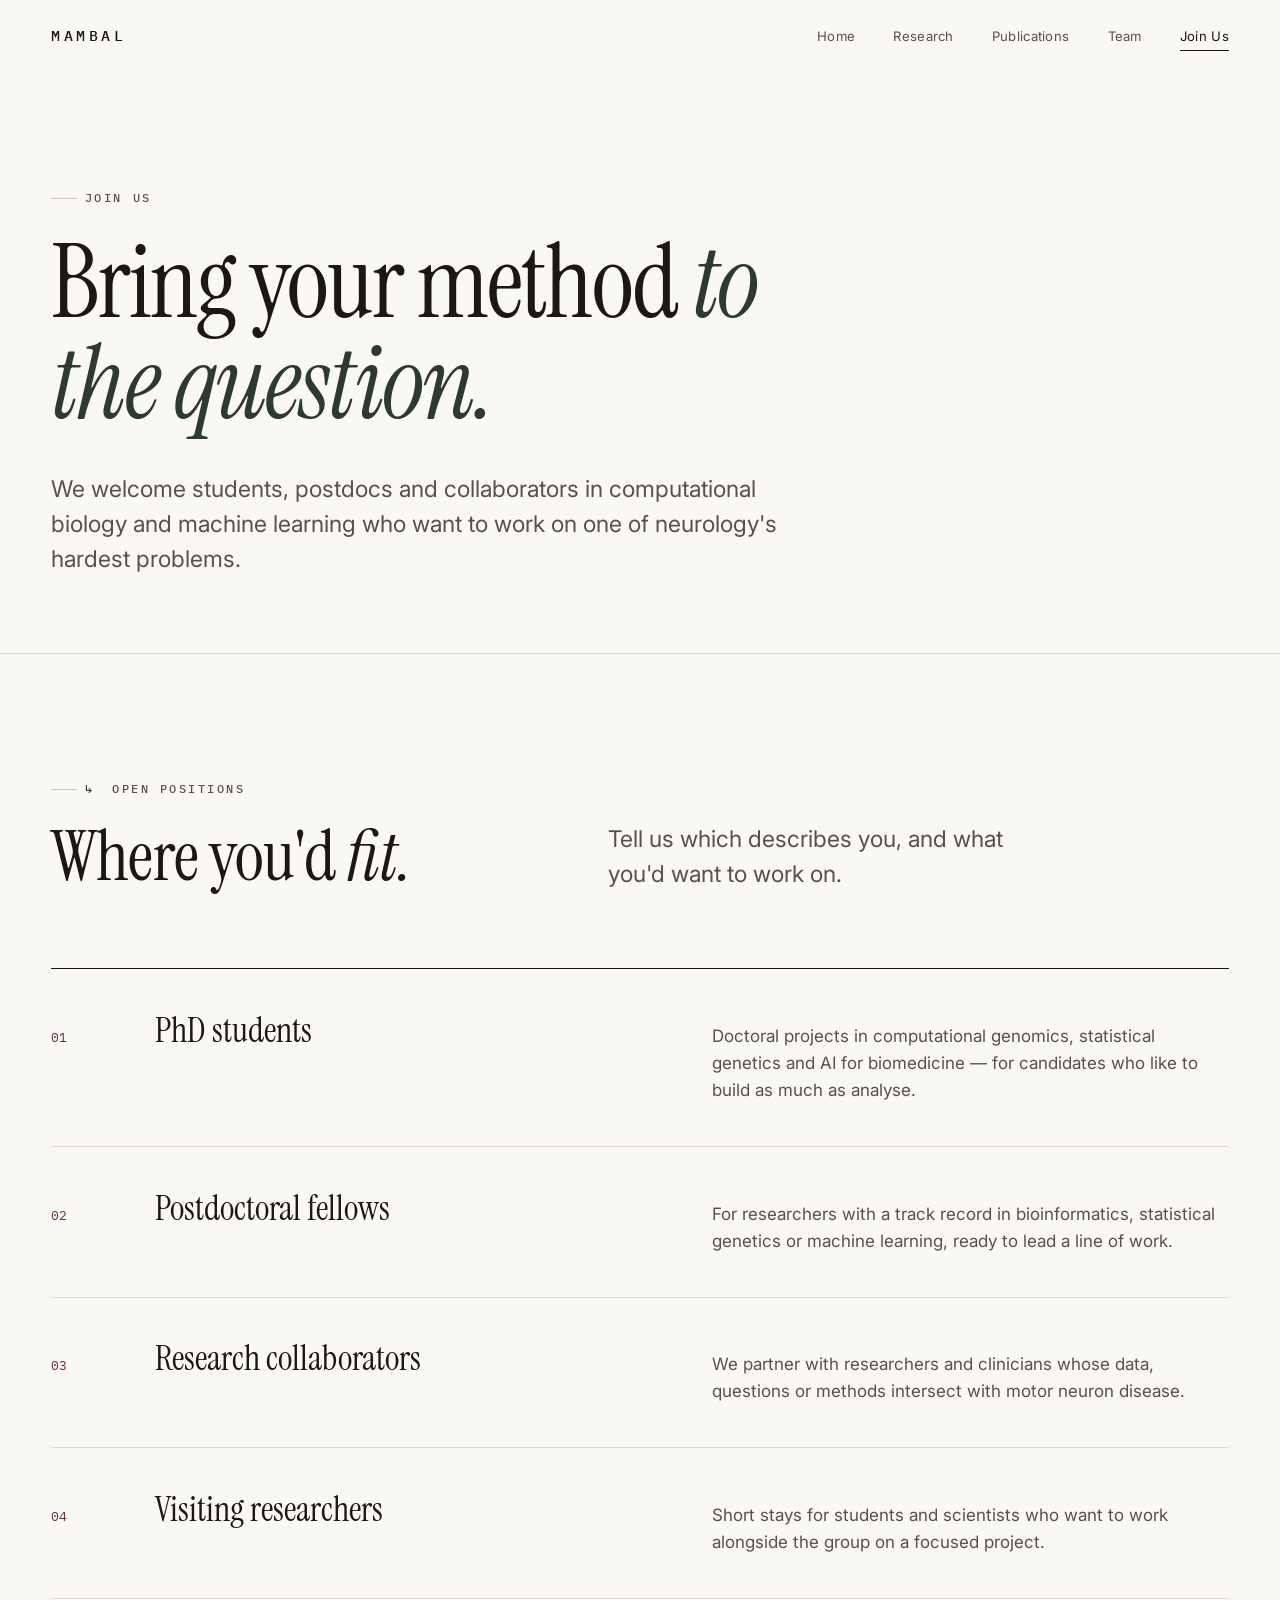
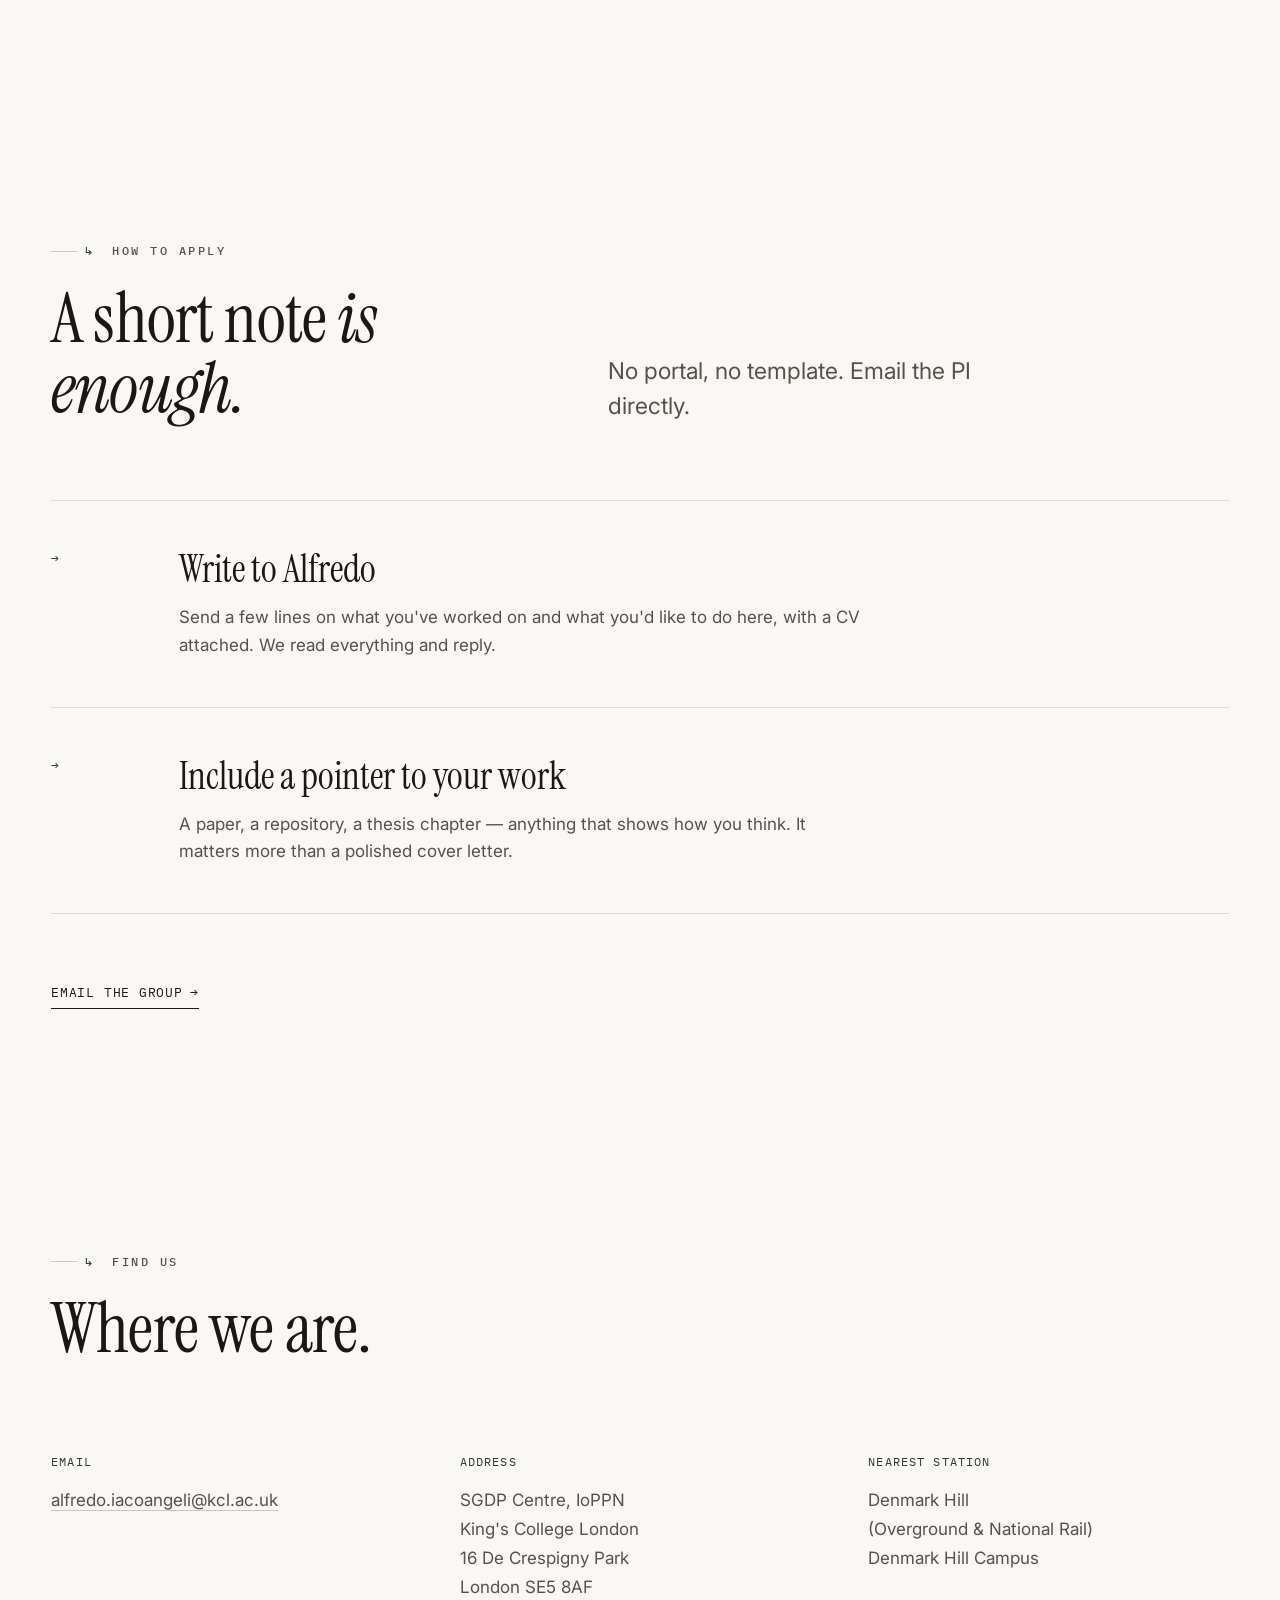
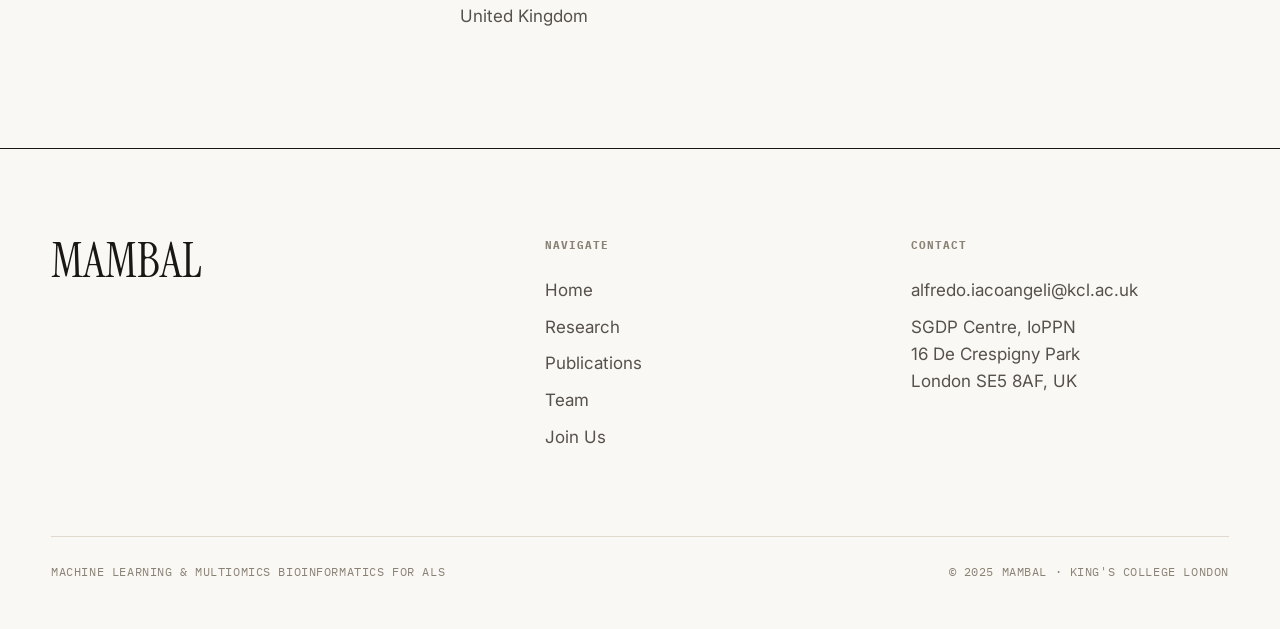
==== join.html @ f53da74e "initial commit" ====
<!DOCTYPE html>
<html lang="en">
<head>
<meta charset="UTF-8">
<meta name="viewport" content="width=device-width, initial-scale=1.0">
<title>Join Us — MAMBAL</title>
<meta name="description" content="Open positions and how to reach the MAMBAL group at King's College London.">
<script>document.documentElement.classList.add("js")</script>
<link rel="preconnect" href="https://fonts.googleapis.com">
<link rel="preconnect" href="https://fonts.gstatic.com" crossorigin>
<link href="https://fonts.googleapis.com/css2?family=IBM+Plex+Mono:wght@400;500&family=Inter:wght@400;500;600&family=Instrument+Serif:ital@0;1&display=swap" rel="stylesheet">
<link rel="stylesheet" href="css/styles.css">
</head>
<body>

<header class="site-header">
  <div class="wrap nav-inner">
    <a class="wordmark" href="index.html">MAMBAL</a>
    <nav class="nav-links" aria-label="Primary">
      <a href="index.html">Home</a>
      <a href="research.html">Research</a>
      <a href="publications.html">Publications</a>
      <a href="team.html">Team</a>
      <a href="join.html" aria-current="page">Join Us</a>
    </nav>
    <button class="nav-toggle" aria-label="Open menu" aria-expanded="false"><span></span><span></span></button>
  </div>
</header>
<div class="mobile-menu" id="mobileMenu">
  <a href="index.html"><span class="mi">01</span>Home</a>
  <a href="research.html"><span class="mi">02</span>Research</a>
  <a href="publications.html"><span class="mi">03</span>Publications</a>
  <a href="team.html"><span class="mi">04</span>Team</a>
  <a href="join.html"><span class="mi">05</span>Join Us</a>
</div>

<main>
  <header class="page-head wrap">
    <span class="eyebrow reveal">Join us</span>
    <h1 class="reveal" data-d="1">Bring your method <em>to the question.</em></h1>
    <p class="lede reveal" data-d="2">We welcome students, postdocs and collaborators in computational biology and machine learning who want to work on one of neurology's hardest problems.</p>
  </header>

  <!-- open positions -->
  <section class="wrap">
    <div class="section-head">
      <div class="reveal"><span class="eyebrow"><span class="idx">↳</span>&nbsp;Open positions</span><h2 style="margin-top:1.4rem;">Where you'd <em>fit.</em></h2></div>
      <p class="lede reveal" data-d="1">Tell us which describes you, and what you'd want to work on.</p>
    </div>

    <div class="roles reveal">
      <article class="role"><span class="rnum">01</span><h3>PhD students</h3><p>Doctoral projects in computational genomics, statistical genetics and AI for biomedicine — for candidates who like to build as much as analyse.</p></article>
      <article class="role"><span class="rnum">02</span><h3>Postdoctoral fellows</h3><p>For researchers with a track record in bioinformatics, statistical genetics or machine learning, ready to lead a line of work.</p></article>
      <article class="role"><span class="rnum">03</span><h3>Research collaborators</h3><p>We partner with researchers and clinicians whose data, questions or methods intersect with motor neuron disease.</p></article>
      <article class="role"><span class="rnum">04</span><h3>Visiting researchers</h3><p>Short stays for students and scientists who want to work alongside the group on a focused project.</p></article>
    </div>
  </section>

  <!-- how to apply -->
  <section class="wrap">
    <div class="section-head">
      <div class="reveal"><span class="eyebrow"><span class="idx">↳</span>&nbsp;How to apply</span><h2 style="margin-top:1.4rem;">A short note <em>is enough.</em></h2></div>
      <p class="lede reveal" data-d="1">No portal, no template. Email the PI directly.</p>
    </div>
    <div class="projects">
      <article class="project reveal"><span class="pnum">→</span><div><h3>Write to Alfredo</h3><p>Send a few lines on what you've worked on and what you'd like to do here, with a CV attached. We read everything and reply.</p></div></article>
      <article class="project reveal"><span class="pnum">→</span><div><h3>Include a pointer to your work</h3><p>A paper, a repository, a thesis chapter — anything that shows how you think. It matters more than a polished cover letter.</p></div></article>
    </div>
    <div style="margin-top:clamp(2.5rem,5vw,4rem);" class="reveal">
      <a class="link" href="mailto:alfredo.iacoangeli@kcl.ac.uk?subject=Joining%20MAMBAL">Email the group <span class="arrow">→</span></a>
    </div>
  </section>

  <!-- contact -->
  <section class="wrap">
    <div class="section-head">
      <div class="reveal"><span class="eyebrow"><span class="idx">↳</span>&nbsp;Find us</span><h2 style="margin-top:1.4rem;">Where we are.</h2></div>
    </div>
    <div class="contact-strip">
      <div class="ci reveal">
        <h4>Email</h4>
        <p><a href="mailto:alfredo.iacoangeli@kcl.ac.uk">alfredo.iacoangeli@kcl.ac.uk</a></p>
      </div>
      <div class="ci reveal" data-d="1">
        <h4>Address</h4>
        <p>SGDP Centre, IoPPN<br>King's College London<br>16 De Crespigny Park<br>London SE5 8AF<br>United Kingdom</p>
      </div>
      <div class="ci reveal" data-d="2">
        <h4>Nearest station</h4>
        <p>Denmark Hill<br>(Overground &amp; National Rail)<br>Denmark Hill Campus</p>
      </div>
    </div>
  </section>
</main>

<footer class="site-footer">
  <div class="wrap">
    <div class="footer-top">
      <div class="footer-mark">MAMBAL</div>
      <div class="footer-col"><h5>Navigate</h5><a href="index.html">Home</a><a href="research.html">Research</a><a href="publications.html">Publications</a><a href="team.html">Team</a><a href="join.html">Join Us</a></div>
      <div class="footer-col"><h5>Contact</h5><a href="mailto:alfredo.iacoangeli@kcl.ac.uk">alfredo.iacoangeli@kcl.ac.uk</a><p>SGDP Centre, IoPPN<br>16 De Crespigny Park<br>London SE5 8AF, UK</p></div>
    </div>
    <div class="footer-bottom"><span>Machine Learning &amp; Multiomics Bioinformatics for ALS</span><span>© 2025 MAMBAL · King's College London</span></div>
  </div>
</footer>

<script src="js/theme.js"></script>
</body>
</html>
---- css/styles.css ----
/* ============================================================
   MAMBAL — editorial research identity
   "The Issue": journal/lookbook hybrid
   ============================================================ */

/* ---------- Tokens ---------- */
:root {
  --paper:      #FAF8F4;
  --paper-2:    #F1EDE4;
  --paper-3:    #EBE6DB;
  --ink:        #1A1714;
  --ink-soft:   #56514A;
  --ink-faint:  #8A8275;
  --line:       #E0D9CC;
  --line-strong:#CFC7B7;
  --forest:     #2C3A30;
  --forest-deep:#1E2A22;
  --burgundy:   #6B2C38;

  --serif: "Instrument Serif", Georgia, "Times New Roman", serif;
  --sans:  "Inter", system-ui, -apple-system, sans-serif;
  --mono:  "IBM Plex Mono", ui-monospace, "SFMono-Regular", monospace;

  --wrap: 1340px;
  --gutter: clamp(1.25rem, 4vw, 4rem);
  --section-y: clamp(5rem, 13vh, 11rem);

  --ease: cubic-bezier(0.22, 1, 0.36, 1);
}

/* ---------- Reset ---------- */
*, *::before, *::after { box-sizing: border-box; }
* { margin: 0; }
html { -webkit-text-size-adjust: 100%; scroll-behavior: smooth; }
@media (prefers-reduced-motion: reduce) {
  html { scroll-behavior: auto; }
  *, *::before, *::after { animation-duration: 0.001ms !important; transition-duration: 0.001ms !important; }
}

body {
  font-family: var(--sans);
  background: var(--paper);
  color: var(--ink);
  font-size: 1.0625rem;
  line-height: 1.6;
  font-feature-settings: "kern" 1, "liga" 1, "calt" 1;
  -webkit-font-smoothing: antialiased;
  text-rendering: optimizeLegibility;
  overflow-x: hidden;
}

img, svg { display: block; max-width: 100%; }
a { color: inherit; text-decoration: none; }
ul { list-style: none; padding: 0; }
button { font: inherit; cursor: pointer; }

::selection { background: var(--forest); color: var(--paper); }

/* ---------- Layout helpers ---------- */
.wrap { max-width: var(--wrap); margin-inline: auto; padding-inline: var(--gutter); }
.grid { display: grid; grid-template-columns: repeat(12, 1fr); gap: var(--gutter); }

/* ---------- Typography utilities ---------- */
.eyebrow {
  font-family: var(--mono);
  font-size: 0.72rem;
  font-weight: 500;
  letter-spacing: 0.22em;
  text-transform: uppercase;
  color: var(--ink-soft);
  display: inline-flex;
  align-items: center;
  gap: 0.7em;
}
.eyebrow .idx { color: var(--forest); }
.eyebrow::before {
  content: "";
  width: 1.6rem; height: 1px;
  background: var(--line-strong);
  display: inline-block;
}
.eyebrow.no-rule::before { display: none; }

.display {
  font-family: var(--serif);
  font-weight: 400;
  line-height: 0.98;
  letter-spacing: -0.012em;
}
.display em { font-style: italic; }

h1, h2, h3, h4 { font-weight: 400; }

.lede {
  font-size: clamp(1.15rem, 1.8vw, 1.5rem);
  line-height: 1.5;
  color: var(--ink-soft);
  max-width: 30ch;
}

.measure { max-width: 64ch; }

/* ---------- Links ---------- */
.link {
  font-family: var(--mono);
  font-size: 0.8rem;
  letter-spacing: 0.06em;
  text-transform: uppercase;
  display: inline-flex;
  align-items: center;
  gap: 0.6em;
  padding-bottom: 0.35em;
  border-bottom: 1px solid var(--ink);
  transition: gap 0.4s var(--ease), color 0.3s var(--ease), border-color 0.3s var(--ease);
}
.link .arrow { transition: transform 0.4s var(--ease); }
.link:hover { color: var(--forest); border-color: var(--forest); }
.link:hover .arrow { transform: translateX(0.35rem); }
.link.on-dark { border-color: rgba(250,248,244,0.4); color: var(--paper); }
.link.on-dark:hover { color: #fff; border-color: var(--paper); }

a:focus-visible, button:focus-visible {
  outline: 2px solid var(--forest);
  outline-offset: 4px;
  border-radius: 1px;
}

/* ============================================================
   Header / nav
   ============================================================ */
.site-header {
  position: fixed; inset: 0 0 auto 0;
  z-index: 100;
  transition: background 0.4s var(--ease), border-color 0.4s var(--ease);
  border-bottom: 1px solid transparent;
}
.site-header.scrolled {
  background: color-mix(in srgb, var(--paper) 86%, transparent);
  -webkit-backdrop-filter: blur(10px);
  backdrop-filter: blur(10px);
  border-bottom-color: var(--line);
}
.nav-inner {
  display: flex; align-items: center; justify-content: space-between;
  height: clamp(64px, 8vh, 84px);
}
.wordmark {
  font-family: var(--mono);
  font-weight: 500;
  letter-spacing: 0.24em;
  font-size: 0.92rem;
  text-transform: uppercase;
}
.nav-links { display: flex; gap: clamp(1.4rem, 3vw, 2.8rem); }
.nav-links a {
  font-size: 0.82rem;
  letter-spacing: 0.02em;
  color: var(--ink-soft);
  position: relative;
  padding: 0.4rem 0;
  transition: color 0.3s var(--ease);
}
.nav-links a::after {
  content: ""; position: absolute; left: 0; bottom: 0.1rem;
  width: 100%; height: 1px; background: var(--ink);
  transform: scaleX(0); transform-origin: left;
  transition: transform 0.4s var(--ease);
}
.nav-links a:hover { color: var(--ink); }
.nav-links a:hover::after,
.nav-links a[aria-current="page"]::after { transform: scaleX(1); }
.nav-links a[aria-current="page"] { color: var(--ink); }

.nav-toggle {
  display: none;
  background: none; border: none;
  width: 32px; height: 32px;
  flex-direction: column; justify-content: center; gap: 6px;
}
.nav-toggle span { width: 24px; height: 1.5px; background: var(--ink); transition: transform 0.4s var(--ease), opacity 0.3s; }

/* mobile menu */
.mobile-menu {
  position: fixed; inset: 0; z-index: 90;
  background: var(--paper);
  display: flex; flex-direction: column; justify-content: center;
  padding: var(--gutter);
  transform: translateY(-100%);
  transition: transform 0.6s var(--ease);
  visibility: hidden;
}
.mobile-menu.open { transform: translateY(0); visibility: visible; }
.mobile-menu a {
  font-family: var(--serif);
  font-size: clamp(2.4rem, 11vw, 3.5rem);
  line-height: 1.2;
  border-bottom: 1px solid var(--line);
  padding: 0.5rem 0;
}
.mobile-menu a .mi { font-family: var(--mono); font-size: 0.7rem; color: var(--forest); margin-right: 1rem; vertical-align: super; }

/* ============================================================
   Hero
   ============================================================ */
.hero { padding-top: clamp(8rem, 22vh, 14rem); padding-bottom: var(--section-y); }
.hero-meta {
  display: flex; justify-content: space-between; flex-wrap: wrap; gap: 1rem;
  font-family: var(--mono); font-size: 0.72rem; letter-spacing: 0.12em;
  color: var(--ink-faint); text-transform: uppercase;
  border-bottom: 1px solid var(--line);
  padding-bottom: 1.4rem; margin-bottom: clamp(2.5rem, 6vw, 5rem);
}
.hero h1 {
  font-family: var(--serif);
  font-size: clamp(3rem, 9.2vw, 8.6rem);
  line-height: 0.96;
  letter-spacing: -0.018em;
  max-width: 16ch;
}
.hero h1 em { font-style: italic; color: var(--forest); }
.hero-foot {
  display: grid; grid-template-columns: 1fr; gap: 2.2rem;
  margin-top: clamp(2.5rem, 5vw, 4rem);
  align-items: end;
}
@media (min-width: 860px) {
  .hero-foot { grid-template-columns: 1.4fr 1fr; gap: 4rem; }
}
.hero-foot .lede { max-width: 42ch; }

/* ============================================================
   Section scaffolding
   ============================================================ */
section { padding-block: var(--section-y); }
.section-head {
  display: grid; gap: 1.4rem;
  grid-template-columns: 1fr;
  margin-bottom: clamp(2.5rem, 6vw, 5rem);
}
@media (min-width: 860px) {
  .section-head { grid-template-columns: minmax(0, 0.9fr) minmax(0, 1.1fr); gap: 3rem; align-items: end; }
}
.section-head h2 {
  font-family: var(--serif);
  font-size: clamp(2.2rem, 5.5vw, 4.6rem);
  line-height: 1.0;
  letter-spacing: -0.012em;
}
.section-head h2 em { font-style: italic; }
.section-head .lede { justify-self: start; }
.rule { height: 1px; background: var(--line); border: 0; }

/* ============================================================
   Research themes — editorial feature blocks
   ============================================================ */
.theme {
  display: grid; gap: clamp(1.5rem, 4vw, 3.5rem);
  grid-template-columns: 1fr;
  padding-block: clamp(2.5rem, 6vw, 5rem);
  border-top: 1px solid var(--line);
  align-items: center;
}
@media (min-width: 900px) {
  .theme { grid-template-columns: 1fr 1fr; }
  .theme.flip .theme-figure { order: -1; }
}
.theme:last-child { border-bottom: 1px solid var(--line); }
.theme-num {
  font-family: var(--mono); font-size: 0.78rem; letter-spacing: 0.1em;
  color: var(--forest); margin-bottom: 1.4rem; display: block;
}
.theme h3 {
  font-family: var(--serif);
  font-size: clamp(1.9rem, 3.6vw, 3.2rem);
  line-height: 1.02; letter-spacing: -0.01em;
  margin-bottom: 1.2rem;
}
.theme p { color: var(--ink-soft); max-width: 46ch; margin-bottom: 2rem; }
.theme-tags {
  display: flex; flex-wrap: wrap; gap: 0.5rem 0.5rem; margin-bottom: 2.2rem;
}
.theme-tags span {
  font-family: var(--mono); font-size: 0.68rem; letter-spacing: 0.06em;
  text-transform: uppercase; color: var(--ink-soft);
  border: 1px solid var(--line-strong); border-radius: 100px;
  padding: 0.4em 0.85em;
}
.theme-figure {
  aspect-ratio: 4 / 3;
  background: var(--paper-2);
  border: 1px solid var(--line);
  overflow: hidden;
  position: relative;
}
.theme-figure svg { width: 100%; height: 100%; }
.fig-cap {
  position: absolute; left: 1rem; bottom: 0.85rem;
  font-family: var(--mono); font-size: 0.64rem; letter-spacing: 0.08em;
  text-transform: uppercase; color: var(--ink-faint);
}

/* ============================================================
   Publications — archive list (NYT style)
   ============================================================ */
.pub-list { border-top: 1px solid var(--ink); }
.pub-row {
  display: grid; grid-template-columns: 1fr; gap: 0.6rem 2rem;
  padding-block: clamp(1.5rem, 3vw, 2.4rem);
  border-bottom: 1px solid var(--line);
  position: relative;
  transition: padding-left 0.45s var(--ease);
}
@media (min-width: 760px) {
  .pub-row { grid-template-columns: 6rem 1fr auto; align-items: baseline; gap: 0 2.5rem; }
}
.pub-row:hover { padding-left: 1.1rem; }
.pub-row .pub-year { font-family: var(--mono); font-size: 0.8rem; color: var(--ink-faint); padding-top: 0.4rem; }
.pub-row .pub-body h4 {
  font-family: var(--serif); font-size: clamp(1.4rem, 2.4vw, 1.95rem);
  line-height: 1.12; letter-spacing: -0.005em; margin-bottom: 0.55rem;
  transition: color 0.3s var(--ease);
}
.pub-row:hover .pub-body h4 { color: var(--forest); }
.pub-row .pub-by { font-size: 0.9rem; color: var(--ink-soft); }
.pub-row .pub-by .journal { font-style: italic; }
.pub-row .pub-go {
  font-family: var(--mono); font-size: 0.72rem; letter-spacing: 0.08em;
  text-transform: uppercase; color: var(--ink-faint);
  white-space: nowrap; align-self: center;
  opacity: 0; transition: opacity 0.4s var(--ease), color 0.3s;
}
.pub-row:hover .pub-go { opacity: 1; color: var(--forest); }
@media (max-width: 759px){ .pub-row .pub-go { opacity: 1; } }

/* Featured publication block */
.featured {
  background: var(--forest);
  color: var(--paper);
  padding: clamp(2.5rem, 6vw, 5rem);
  display: grid; gap: 1.6rem;
}
.featured .eyebrow { color: rgba(250,248,244,0.7); }
.featured .eyebrow::before { background: rgba(250,248,244,0.35); }
.featured .eyebrow .idx { color: var(--paper); }
.featured h3 {
  font-family: var(--serif);
  font-size: clamp(1.9rem, 4vw, 3.4rem);
  line-height: 1.05; max-width: 22ch;
}
.featured .meta { font-family: var(--mono); font-size: 0.78rem; letter-spacing: 0.06em; color: rgba(250,248,244,0.65); text-transform: uppercase; }

/* ============================================================
   People
   ============================================================ */
.people-grid {
  display: grid; gap: clamp(1.2rem, 2.5vw, 2rem);
  grid-template-columns: repeat(2, 1fr);
}
@media (min-width: 720px) { .people-grid { grid-template-columns: repeat(4, 1fr); } }
.person { display: flex; flex-direction: column; }
.portrait {
  aspect-ratio: 3 / 4;
  position: relative; overflow: hidden;
  background: var(--paper-2);
  border: 1px solid var(--line);
  margin-bottom: 1rem;
  display: grid; place-items: center;
  transition: transform 0.6s var(--ease);
}
.person:hover .portrait { transform: translateY(-4px); }
.portrait .initials {
  font-family: var(--serif); font-size: clamp(2.5rem, 6vw, 4rem);
  color: var(--ink); opacity: 0.82; line-height: 1;
  transition: transform 0.6s var(--ease), opacity 0.4s;
}
.person:hover .portrait .initials { transform: scale(1.06); opacity: 1; }
.portrait::after {
  content: ""; position: absolute; inset: 0;
  background: var(--accent, var(--forest));
  opacity: 0; mix-blend-mode: multiply;
  transition: opacity 0.5s var(--ease);
}
.person:hover .portrait::after { opacity: 0.10; }
.person h4 { font-family: var(--serif); font-size: 1.4rem; line-height: 1.1; letter-spacing: -0.005em; }
.person .role { font-family: var(--mono); font-size: 0.7rem; letter-spacing: 0.07em; text-transform: uppercase; color: var(--ink-faint); margin-top: 0.45rem; }

/* PI feature row */
.pi {
  display: grid; grid-template-columns: 1fr; gap: clamp(1.5rem, 4vw, 3.5rem);
  align-items: center;
}
@media (min-width: 820px) { .pi { grid-template-columns: 0.7fr 1.3fr; } }
.pi .portrait { aspect-ratio: 4/5; margin: 0; max-width: 360px; }
.pi h2 { font-family: var(--serif); font-size: clamp(2.4rem, 5vw, 4rem); line-height: 1.0; letter-spacing: -0.012em; }
.pi .role { font-family: var(--mono); font-size: 0.78rem; letter-spacing: 0.07em; text-transform: uppercase; color: var(--forest); margin: 1.1rem 0 1.4rem; }
.pi p.bio { color: var(--ink-soft); max-width: 52ch; }

/* ============================================================
   Notes / latest work
   ============================================================ */
.notes { border-top: 1px solid var(--ink); }
.note {
  display: grid; grid-template-columns: 1fr; gap: 0.4rem 2.5rem;
  padding-block: clamp(1.3rem, 2.5vw, 1.9rem);
  border-bottom: 1px solid var(--line);
}
@media (min-width: 720px) { .note { grid-template-columns: 9rem 1fr; align-items: baseline; } }
.note .when { font-family: var(--mono); font-size: 0.74rem; letter-spacing: 0.06em; text-transform: uppercase; color: var(--ink-faint); }
.note p { color: var(--ink); max-width: 60ch; }
.note p .tag { font-family: var(--mono); font-size: 0.68rem; text-transform: uppercase; letter-spacing: 0.06em; color: var(--burgundy); margin-right: 0.6rem; }

/* ============================================================
   Full-bleed statement / quote
   ============================================================ */
.statement { padding-block: clamp(5rem, 14vh, 12rem); }
.statement blockquote {
  font-family: var(--serif);
  font-size: clamp(2rem, 5.2vw, 4.4rem);
  line-height: 1.08; letter-spacing: -0.012em;
  max-width: 20ch;
}
.statement blockquote em { font-style: italic; color: var(--forest); }
.statement .src { font-family: var(--mono); font-size: 0.76rem; letter-spacing: 0.08em; text-transform: uppercase; color: var(--ink-faint); margin-top: 2rem; }

/* ============================================================
   CTA / recruitment band
   ============================================================ */
.band {
  background: var(--ink);
  color: var(--paper);
  padding-block: clamp(4rem, 11vh, 8rem);
}
.band h2 { font-family: var(--serif); font-size: clamp(2.2rem, 5.5vw, 4.6rem); line-height: 1.0; letter-spacing: -0.012em; max-width: 16ch; }
.band p { color: rgba(250,248,244,0.7); max-width: 44ch; margin-top: 1.5rem; }
.band .band-foot { margin-top: clamp(2.5rem, 5vw, 3.5rem); }

/* ============================================================
   Page header (interior pages)
   ============================================================ */
.page-head {
  padding-top: clamp(8rem, 20vh, 13rem);
  padding-bottom: clamp(2.5rem, 6vw, 5rem);
  border-bottom: 1px solid var(--line);
}
.page-head h1 {
  font-family: var(--serif);
  font-size: clamp(3rem, 8vw, 7rem); line-height: 0.98; letter-spacing: -0.018em;
  max-width: 16ch; margin-top: 1.6rem;
}
.page-head h1 em { font-style: italic; color: var(--forest); }
.page-head .lede { margin-top: clamp(1.6rem, 3vw, 2.4rem); max-width: 54ch; }

/* ============================================================
   Project / highlight cards (research page) — used sparingly
   ============================================================ */
.projects { display: grid; gap: 0; }
.project {
  display: grid; grid-template-columns: 1fr; gap: 0.8rem 3rem;
  padding-block: clamp(2rem, 4vw, 3rem);
  border-top: 1px solid var(--line);
}
@media (min-width: 820px) { .project { grid-template-columns: 5rem 1fr; } }
.project:last-child { border-bottom: 1px solid var(--line); }
.project .pnum { font-family: var(--mono); font-size: 0.8rem; color: var(--forest); }
.project h3 { font-family: var(--serif); font-size: clamp(1.6rem, 3vw, 2.4rem); line-height: 1.06; margin-bottom: 0.9rem; }
.project p { color: var(--ink-soft); max-width: 62ch; }

/* collaborators columns */
.collab { display: grid; grid-template-columns: 1fr; gap: clamp(2rem, 5vw, 4rem); }
@media (min-width: 720px) { .collab { grid-template-columns: repeat(3, 1fr); } }
.collab h4 { font-family: var(--mono); font-size: 0.74rem; letter-spacing: 0.1em; text-transform: uppercase; color: var(--forest); padding-bottom: 1.1rem; border-bottom: 1px solid var(--line); margin-bottom: 1.1rem; }
.collab li { padding: 0.55rem 0; border-bottom: 1px solid var(--line); font-size: 1.05rem; }
.collab li:last-child { border-bottom: 0; }

/* ============================================================
   Team page groups
   ============================================================ */
.team-group { padding-block: clamp(2.5rem, 5vw, 4rem); border-top: 1px solid var(--line); }
.team-group > .gh {
  display: flex; align-items: baseline; gap: 1rem; margin-bottom: clamp(1.8rem, 4vw, 3rem);
}
.team-group .gh h2 { font-family: var(--serif); font-size: clamp(1.7rem, 3.4vw, 2.6rem); }
.team-group .gh .count { font-family: var(--mono); font-size: 0.78rem; color: var(--ink-faint); }

/* ============================================================
   Join page
   ============================================================ */
.roles { border-top: 1px solid var(--ink); margin-top: clamp(2rem,4vw,3rem); }
.role {
  display: grid; grid-template-columns: 1fr; gap: 0.6rem 2.5rem;
  padding-block: clamp(1.8rem, 3.5vw, 2.6rem); border-bottom: 1px solid var(--line);
}
@media (min-width: 820px) { .role { grid-template-columns: 4rem 1fr 1fr; align-items: baseline; } }
.role .rnum { font-family: var(--mono); font-size: 0.8rem; color: var(--burgundy); }
.role h3 { font-family: var(--serif); font-size: clamp(1.5rem, 2.8vw, 2.2rem); line-height: 1.08; }
.role p { color: var(--ink-soft); }
.contact-strip {
  display: grid; grid-template-columns: 1fr; gap: clamp(1.5rem,4vw,3rem);
  margin-top: clamp(3rem,7vw,6rem);
}
@media (min-width: 720px) { .contact-strip { grid-template-columns: repeat(3, 1fr); } }
.contact-strip .ci h4 { font-family: var(--mono); font-size: 0.72rem; letter-spacing: 0.1em; text-transform: uppercase; color: var(--forest); margin-bottom: 0.9rem; }
.contact-strip .ci p, .contact-strip .ci a { color: var(--ink-soft); line-height: 1.7; }
.contact-strip .ci a { border-bottom: 1px solid var(--line-strong); }
.contact-strip .ci a:hover { color: var(--forest); border-color: var(--forest); }

/* ============================================================
   Footer
   ============================================================ */
.site-footer {
  border-top: 1px solid var(--ink);
  padding-block: clamp(3rem, 7vw, 5.5rem) clamp(2rem, 4vw, 3rem);
}
.footer-top {
  display: grid; grid-template-columns: 1fr; gap: clamp(2rem, 5vw, 3rem);
  margin-bottom: clamp(3rem, 7vw, 5rem);
}
@media (min-width: 760px) { .footer-top { grid-template-columns: 1.4fr 1fr 1fr; } }
.footer-mark { font-family: var(--serif); font-size: clamp(2rem, 4vw, 3rem); line-height: 1.0; max-width: 14ch; }
.footer-col h5 { font-family: var(--mono); font-size: 0.7rem; letter-spacing: 0.1em; text-transform: uppercase; color: var(--ink-faint); margin-bottom: 1.1rem; }
.footer-col a, .footer-col p { display: block; color: var(--ink-soft); padding: 0.3rem 0; }
.footer-col a:hover { color: var(--forest); }
.footer-bottom {
  display: flex; flex-wrap: wrap; justify-content: space-between; gap: 1rem;
  border-top: 1px solid var(--line); padding-top: 1.6rem;
  font-family: var(--mono); font-size: 0.72rem; letter-spacing: 0.05em; color: var(--ink-faint); text-transform: uppercase;
}

/* ============================================================
   Scroll reveal
   ============================================================ */
.reveal { opacity: 1; transform: none; transition: opacity 0.9s var(--ease), transform 0.9s var(--ease); }
html.js .reveal { opacity: 0; transform: translateY(22px); }
html.js .reveal.in { opacity: 1; transform: none; }
.reveal[data-d="1"] { transition-delay: 0.08s; }
.reveal[data-d="2"] { transition-delay: 0.16s; }
.reveal[data-d="3"] { transition-delay: 0.24s; }
@media (prefers-reduced-motion: reduce) {
  .reveal { opacity: 1; transform: none; }
}

/* ---------- responsive nav ---------- */
@media (max-width: 720px) {
  .nav-links { display: none; }
  .nav-toggle { display: flex; }
  .hero-meta { font-size: 0.66rem; }
}
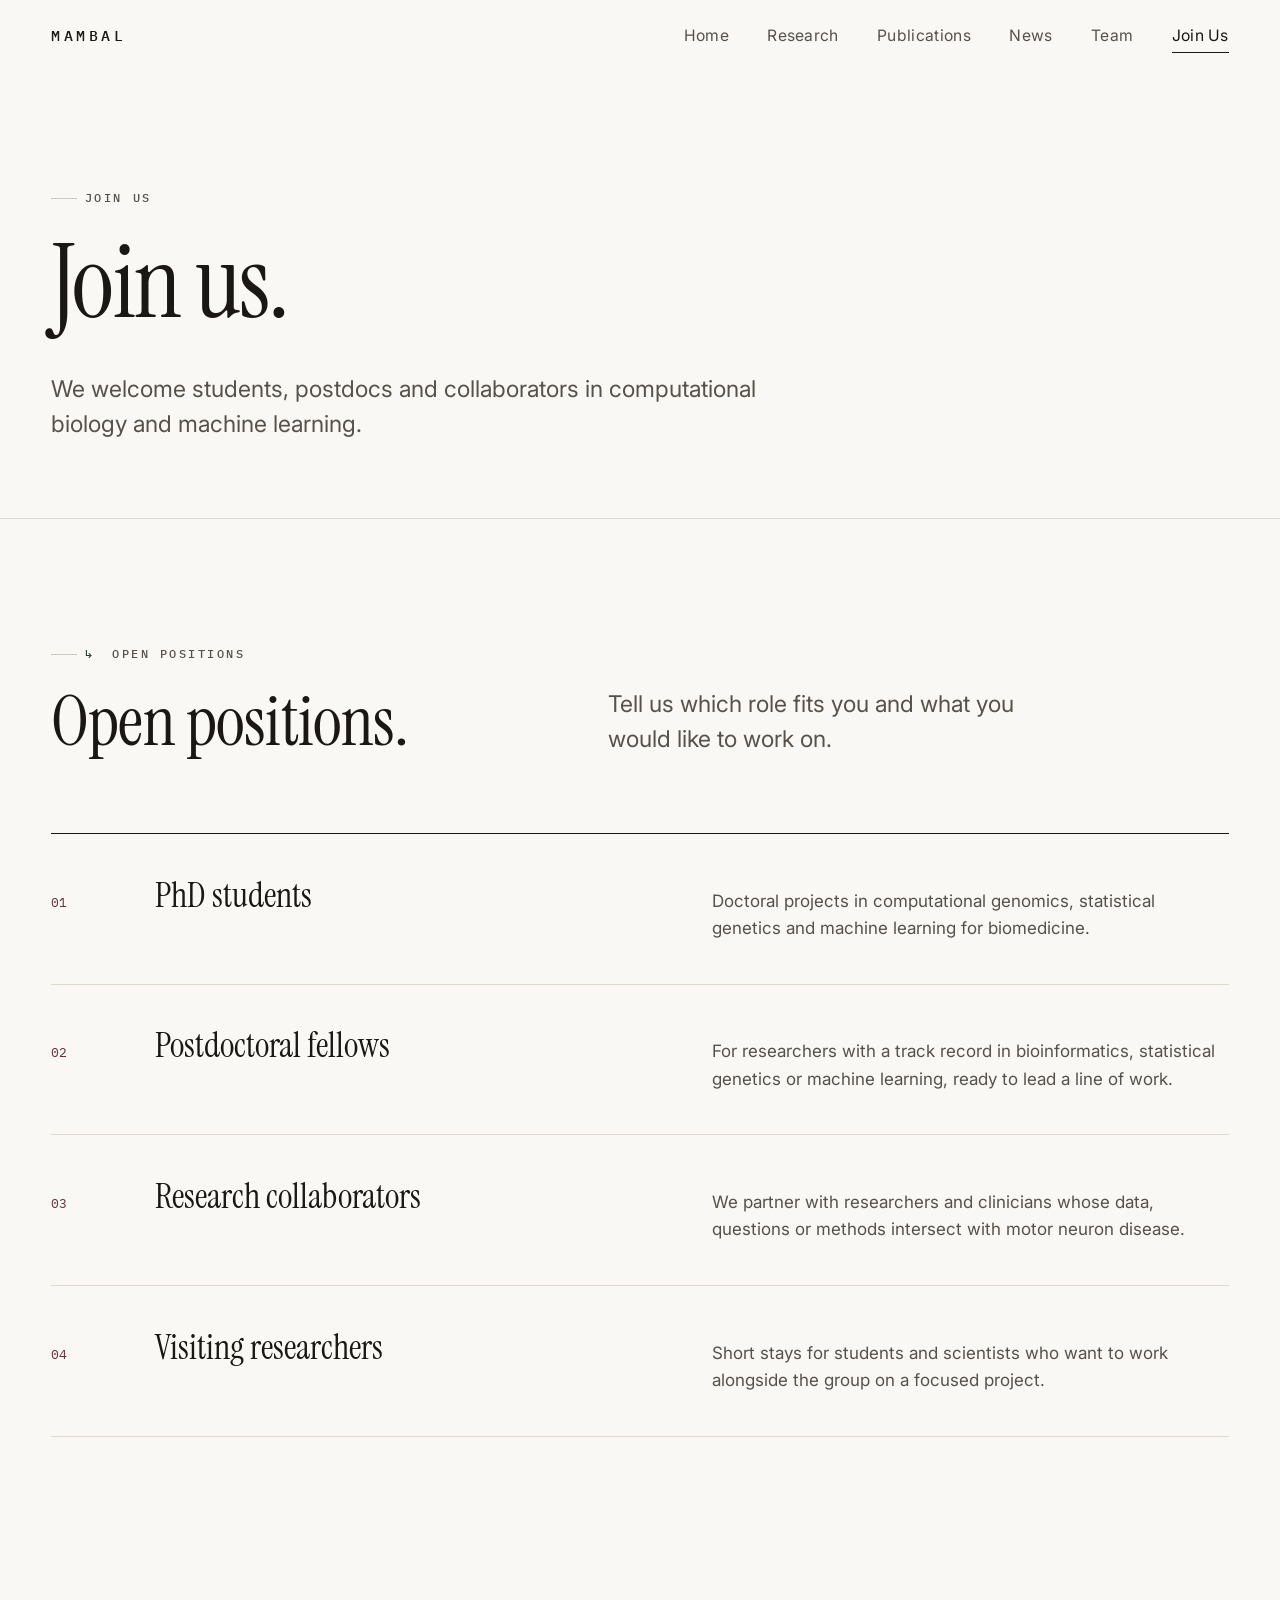
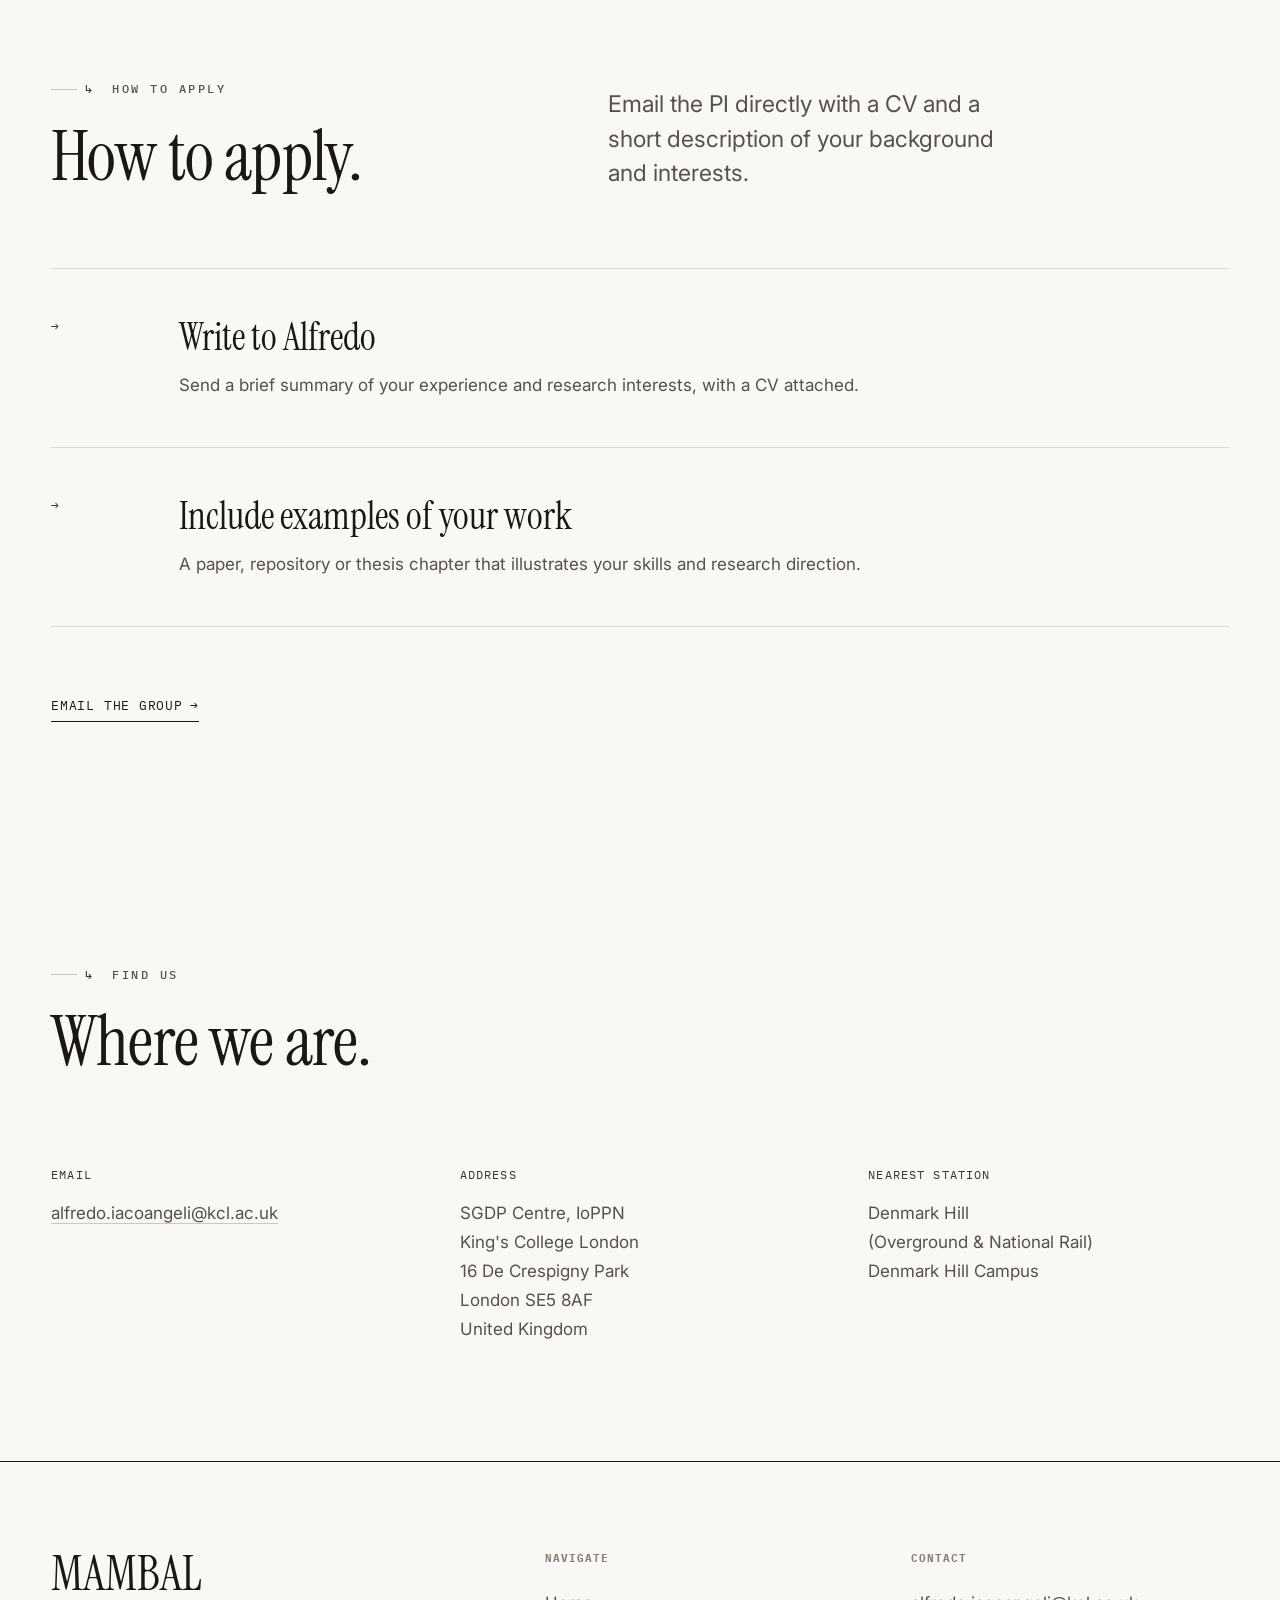
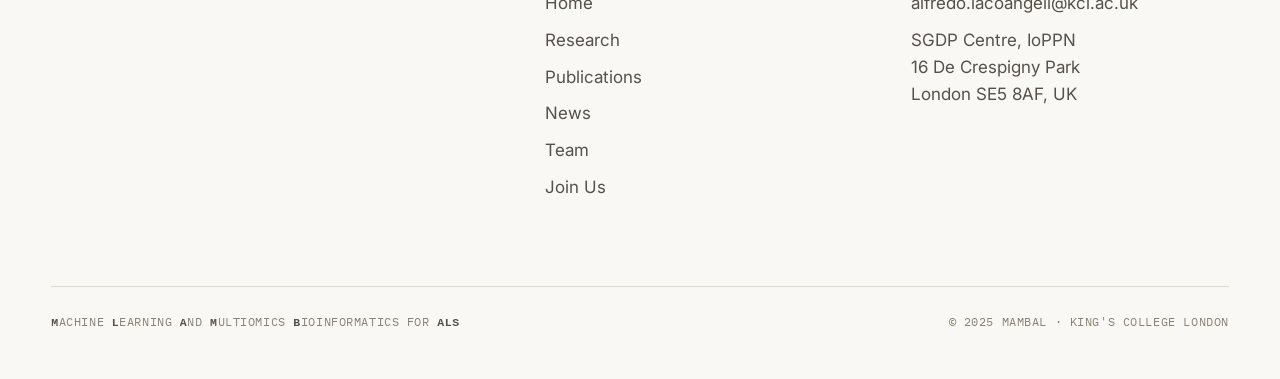
==== commit a18ac94b: "Improve site typography and add faculty photos. Larger nav and team text, MAMBAL acronym styling, tr" ====
--- a/join.html
+++ b/join.html
@@ -20,6 +20,7 @@
       <a href="index.html">Home</a>
       <a href="research.html">Research</a>
       <a href="publications.html">Publications</a>
+      <a href="news.html">News</a>
       <a href="team.html">Team</a>
       <a href="join.html" aria-current="page">Join Us</a>
     </nav>
@@ -30,26 +31,27 @@
   <a href="index.html"><span class="mi">01</span>Home</a>
   <a href="research.html"><span class="mi">02</span>Research</a>
   <a href="publications.html"><span class="mi">03</span>Publications</a>
-  <a href="team.html"><span class="mi">04</span>Team</a>
-  <a href="join.html"><span class="mi">05</span>Join Us</a>
+  <a href="news.html"><span class="mi">04</span>News</a>
+  <a href="team.html"><span class="mi">05</span>Team</a>
+  <a href="join.html"><span class="mi">06</span>Join Us</a>
 </div>
 
 <main>
   <header class="page-head wrap">
     <span class="eyebrow reveal">Join us</span>
-    <h1 class="reveal" data-d="1">Bring your method <em>to the question.</em></h1>
-    <p class="lede reveal" data-d="2">We welcome students, postdocs and collaborators in computational biology and machine learning who want to work on one of neurology's hardest problems.</p>
+    <h1 class="reveal" data-d="1">Join us.</h1>
+    <p class="lede reveal" data-d="2">We welcome students, postdocs and collaborators in computational biology and machine learning.</p>
   </header>
 
   <!-- open positions -->
   <section class="wrap">
     <div class="section-head">
-      <div class="reveal"><span class="eyebrow"><span class="idx">↳</span>&nbsp;Open positions</span><h2 style="margin-top:1.4rem;">Where you'd <em>fit.</em></h2></div>
-      <p class="lede reveal" data-d="1">Tell us which describes you, and what you'd want to work on.</p>
+      <div class="reveal"><span class="eyebrow"><span class="idx">↳</span>&nbsp;Open positions</span><h2 style="margin-top:1.4rem;">Open positions.</h2></div>
+      <p class="lede reveal" data-d="1">Tell us which role fits you and what you would like to work on.</p>
     </div>
 
     <div class="roles reveal">
-      <article class="role"><span class="rnum">01</span><h3>PhD students</h3><p>Doctoral projects in computational genomics, statistical genetics and AI for biomedicine — for candidates who like to build as much as analyse.</p></article>
+      <article class="role"><span class="rnum">01</span><h3>PhD students</h3><p>Doctoral projects in computational genomics, statistical genetics and machine learning for biomedicine.</p></article>
       <article class="role"><span class="rnum">02</span><h3>Postdoctoral fellows</h3><p>For researchers with a track record in bioinformatics, statistical genetics or machine learning, ready to lead a line of work.</p></article>
       <article class="role"><span class="rnum">03</span><h3>Research collaborators</h3><p>We partner with researchers and clinicians whose data, questions or methods intersect with motor neuron disease.</p></article>
       <article class="role"><span class="rnum">04</span><h3>Visiting researchers</h3><p>Short stays for students and scientists who want to work alongside the group on a focused project.</p></article>
@@ -59,12 +61,12 @@
   <!-- how to apply -->
   <section class="wrap">
     <div class="section-head">
-      <div class="reveal"><span class="eyebrow"><span class="idx">↳</span>&nbsp;How to apply</span><h2 style="margin-top:1.4rem;">A short note <em>is enough.</em></h2></div>
-      <p class="lede reveal" data-d="1">No portal, no template. Email the PI directly.</p>
+      <div class="reveal"><span class="eyebrow"><span class="idx">↳</span>&nbsp;How to apply</span><h2 style="margin-top:1.4rem;">How to apply.</h2></div>
+      <p class="lede reveal" data-d="1">Email the PI directly with a CV and a short description of your background and interests.</p>
     </div>
     <div class="projects">
-      <article class="project reveal"><span class="pnum">→</span><div><h3>Write to Alfredo</h3><p>Send a few lines on what you've worked on and what you'd like to do here, with a CV attached. We read everything and reply.</p></div></article>
-      <article class="project reveal"><span class="pnum">→</span><div><h3>Include a pointer to your work</h3><p>A paper, a repository, a thesis chapter — anything that shows how you think. It matters more than a polished cover letter.</p></div></article>
+      <article class="project reveal"><span class="pnum">→</span><div><h3>Write to Alfredo</h3><p>Send a brief summary of your experience and research interests, with a CV attached.</p></div></article>
+      <article class="project reveal"><span class="pnum">→</span><div><h3>Include examples of your work</h3><p>A paper, repository or thesis chapter that illustrates your skills and research direction.</p></div></article>
     </div>
     <div style="margin-top:clamp(2.5rem,5vw,4rem);" class="reveal">
       <a class="link" href="mailto:alfredo.iacoangeli@kcl.ac.uk?subject=Joining%20MAMBAL">Email the group <span class="arrow">→</span></a>
@@ -97,10 +99,10 @@
   <div class="wrap">
     <div class="footer-top">
       <div class="footer-mark">MAMBAL</div>
-      <div class="footer-col"><h5>Navigate</h5><a href="index.html">Home</a><a href="research.html">Research</a><a href="publications.html">Publications</a><a href="team.html">Team</a><a href="join.html">Join Us</a></div>
+      <div class="footer-col"><h5>Navigate</h5><a href="index.html">Home</a><a href="research.html">Research</a><a href="publications.html">Publications</a><a href="news.html">News</a><a href="team.html">Team</a><a href="join.html">Join Us</a></div>
       <div class="footer-col"><h5>Contact</h5><a href="mailto:alfredo.iacoangeli@kcl.ac.uk">alfredo.iacoangeli@kcl.ac.uk</a><p>SGDP Centre, IoPPN<br>16 De Crespigny Park<br>London SE5 8AF, UK</p></div>
     </div>
-    <div class="footer-bottom"><span>Machine Learning &amp; Multiomics Bioinformatics for ALS</span><span>© 2025 MAMBAL · King's College London</span></div>
+    <div class="footer-bottom"><span class="acronym-expansion"><strong>M</strong>achine <strong>L</strong>earning <strong>A</strong>nd <strong>M</strong>ultiomics <strong>B</strong>ioinformatics for <strong>ALS</strong></span><span>© 2025 MAMBAL · King's College London</span></div>
   </div>
 </footer>
 
--- a/css/styles.css
+++ b/css/styles.css
@@ -153,7 +153,7 @@
 }
 .nav-links { display: flex; gap: clamp(1.4rem, 3vw, 2.8rem); }
 .nav-links a {
-  font-size: 0.82rem;
+  font-size: 0.98rem;
   letter-spacing: 0.02em;
   color: var(--ink-soft);
   position: relative;
@@ -209,6 +209,10 @@
   color: var(--ink-faint); text-transform: uppercase;
   border-bottom: 1px solid var(--line);
   padding-bottom: 1.4rem; margin-bottom: clamp(2.5rem, 6vw, 5rem);
+}
+.acronym-expansion strong {
+  font-weight: 600;
+  color: var(--ink);
 }
 .hero h1 {
   font-family: var(--serif);
@@ -367,6 +371,13 @@
   display: grid; place-items: center;
   transition: transform 0.6s var(--ease);
 }
+.portrait img {
+  position: absolute; inset: 0;
+  width: 100%; height: 100%;
+  object-fit: cover; object-position: center top;
+  transition: transform 0.6s var(--ease);
+}
+.person:hover .portrait img { transform: scale(1.04); }
 .person:hover .portrait { transform: translateY(-4px); }
 .portrait .initials {
   font-family: var(--serif); font-size: clamp(2.5rem, 6vw, 4rem);
@@ -381,8 +392,8 @@
   transition: opacity 0.5s var(--ease);
 }
 .person:hover .portrait::after { opacity: 0.10; }
-.person h4 { font-family: var(--serif); font-size: 1.4rem; line-height: 1.1; letter-spacing: -0.005em; }
-.person .role { font-family: var(--mono); font-size: 0.7rem; letter-spacing: 0.07em; text-transform: uppercase; color: var(--ink-faint); margin-top: 0.45rem; }
+.person h4 { font-family: var(--serif); font-size: 1.75rem; line-height: 1.1; letter-spacing: -0.005em; }
+.person .role { font-family: var(--mono); font-size: 0.85rem; letter-spacing: 0.07em; text-transform: uppercase; color: var(--ink-faint); margin-top: 0.45rem; }
 
 /* PI feature row */
 .pi {
@@ -471,6 +482,7 @@
 .collab h4 { font-family: var(--mono); font-size: 0.74rem; letter-spacing: 0.1em; text-transform: uppercase; color: var(--forest); padding-bottom: 1.1rem; border-bottom: 1px solid var(--line); margin-bottom: 1.1rem; }
 .collab li { padding: 0.55rem 0; border-bottom: 1px solid var(--line); font-size: 1.05rem; }
 .collab li:last-child { border-bottom: 0; }
+.collab--single ul { border-top: 1px solid var(--line); max-width: 36ch; }
 
 /* ============================================================
    Team page groups
@@ -525,6 +537,7 @@
   border-top: 1px solid var(--line); padding-top: 1.6rem;
   font-family: var(--mono); font-size: 0.72rem; letter-spacing: 0.05em; color: var(--ink-faint); text-transform: uppercase;
 }
+.footer-bottom .acronym-expansion strong { color: var(--ink-soft); }
 
 /* ============================================================
    Scroll reveal
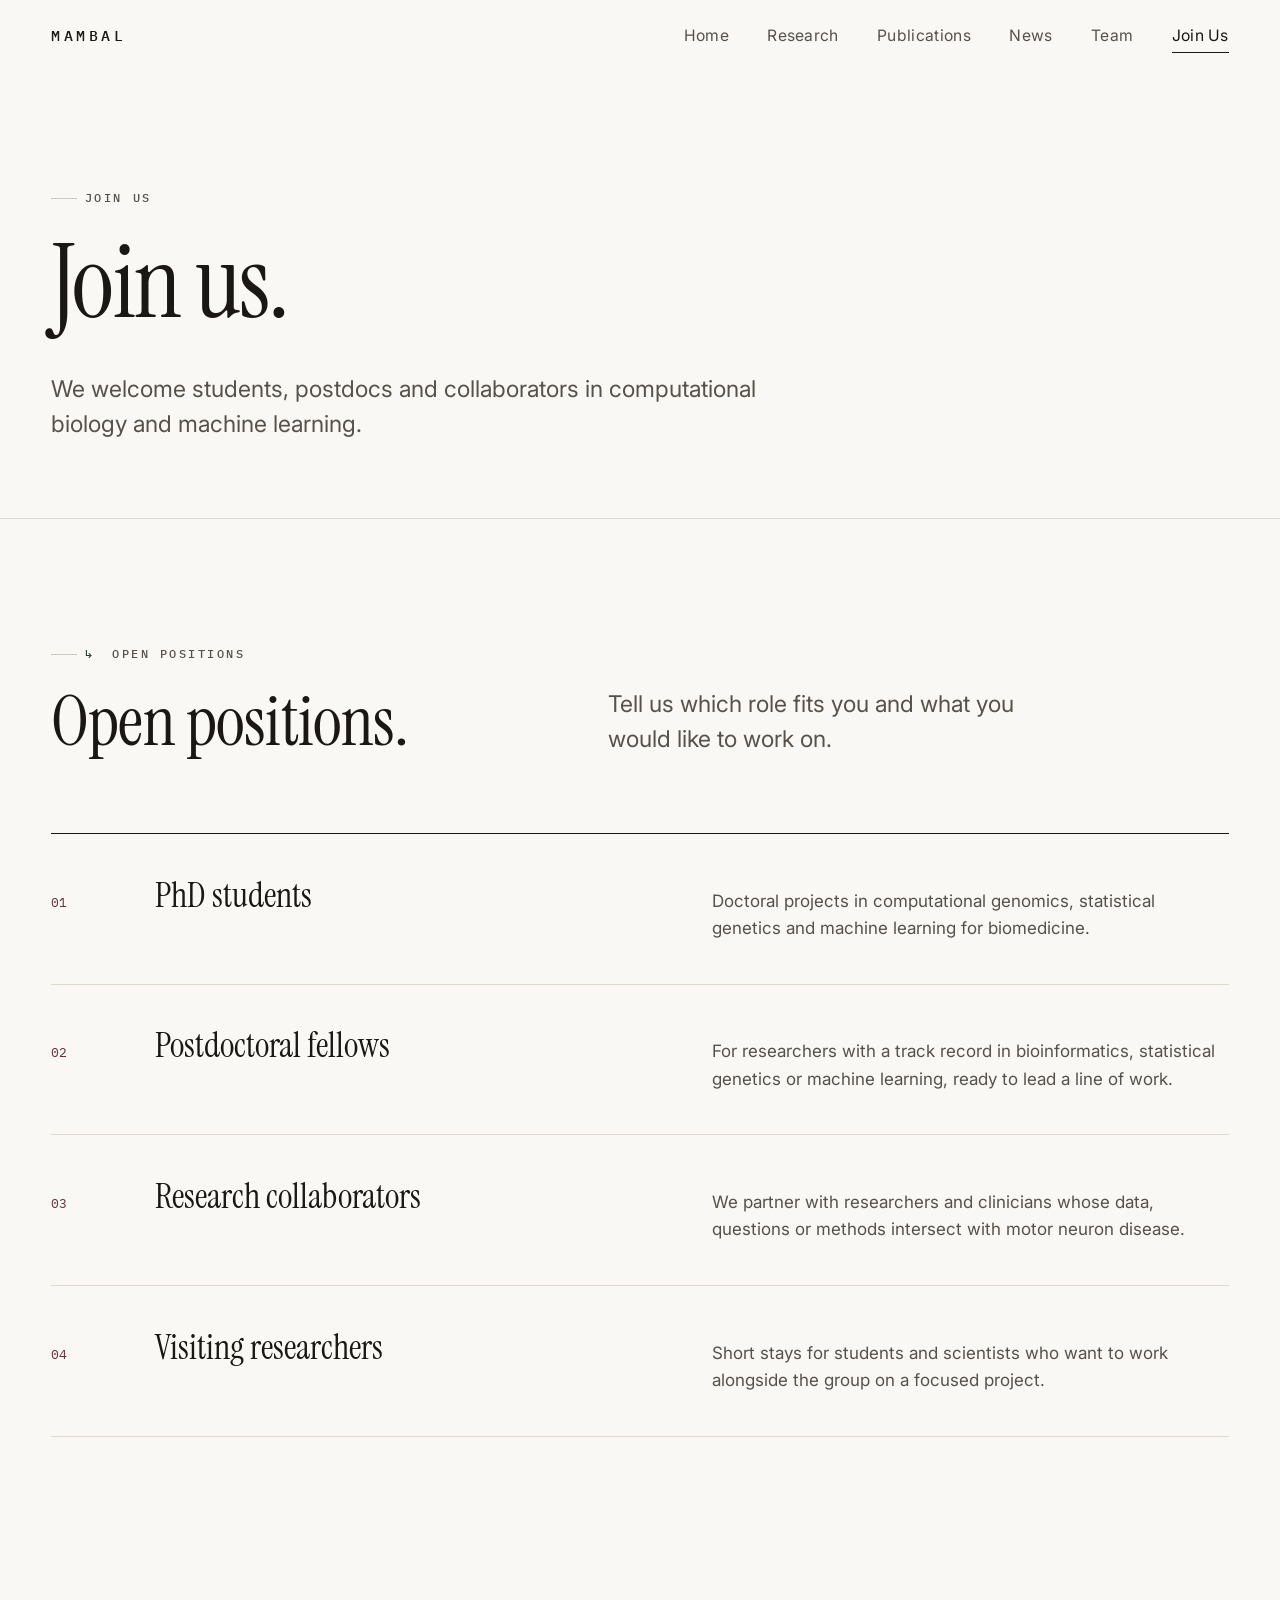
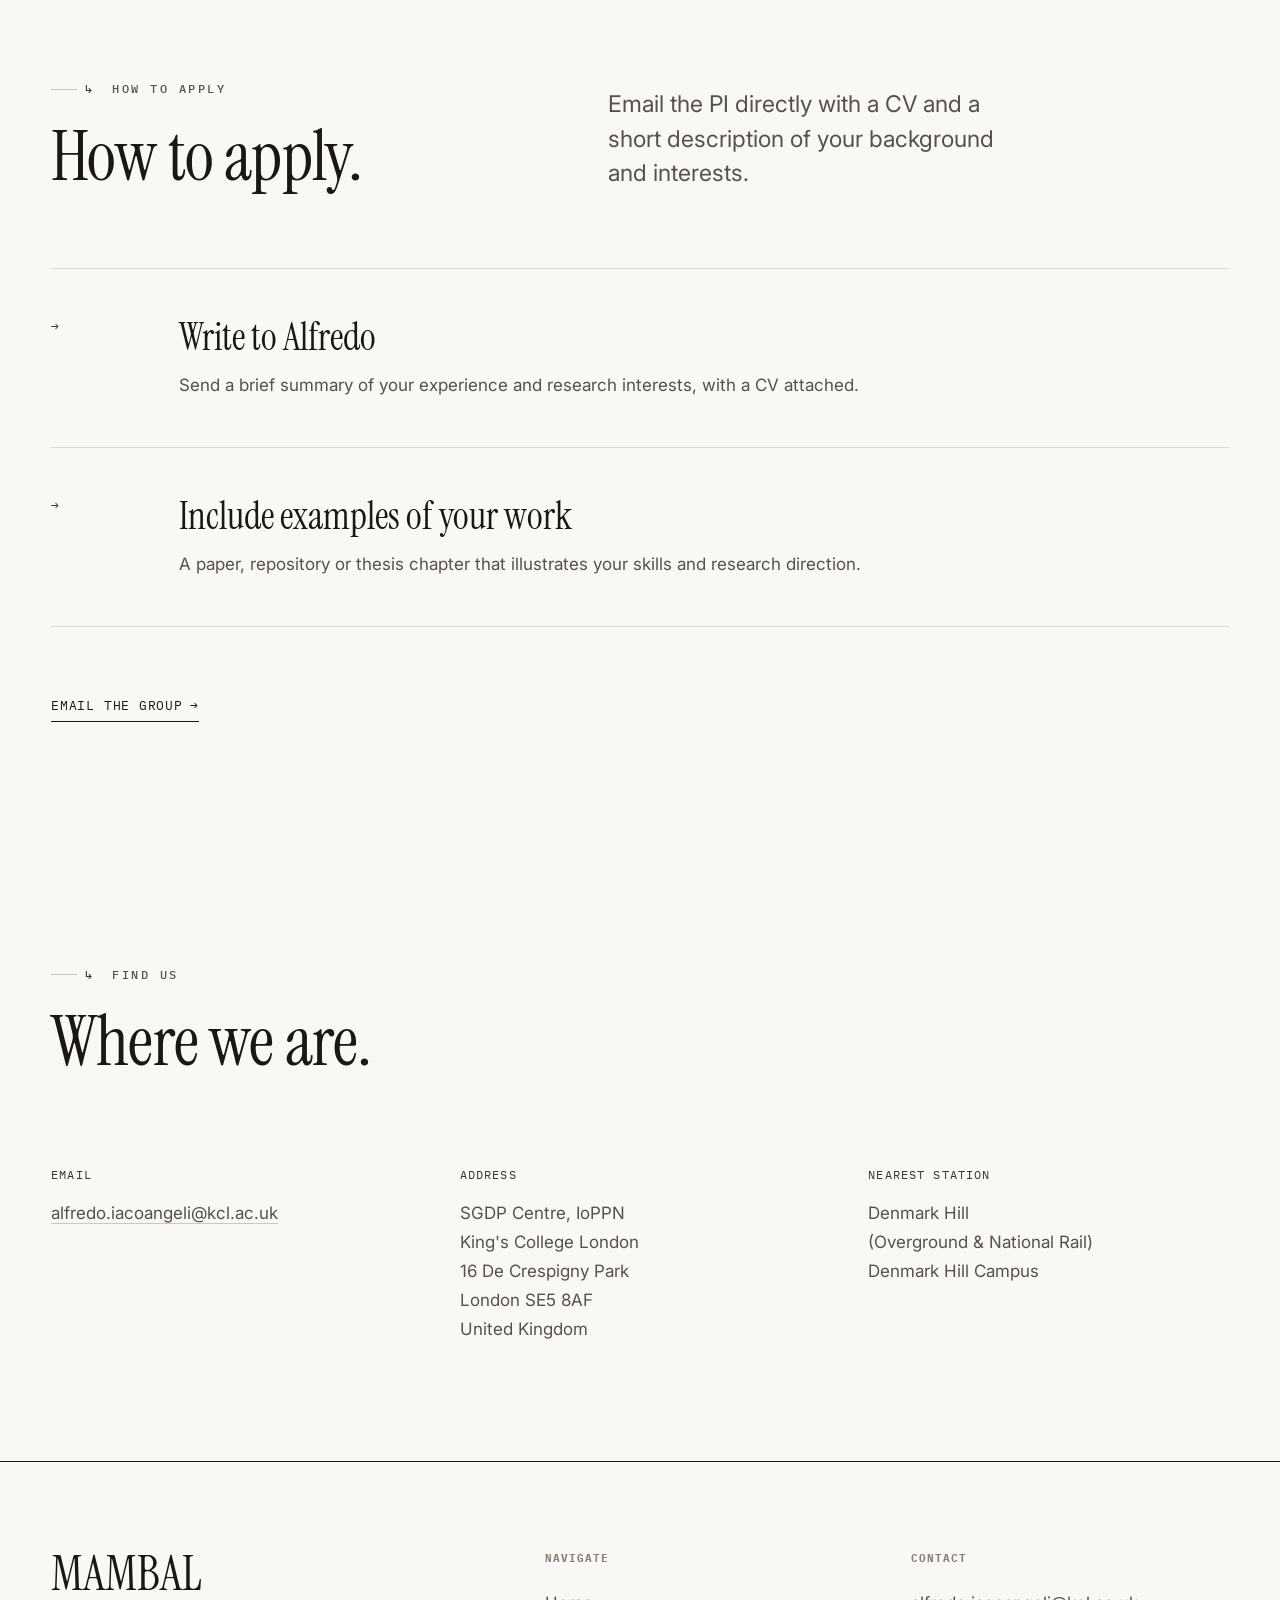
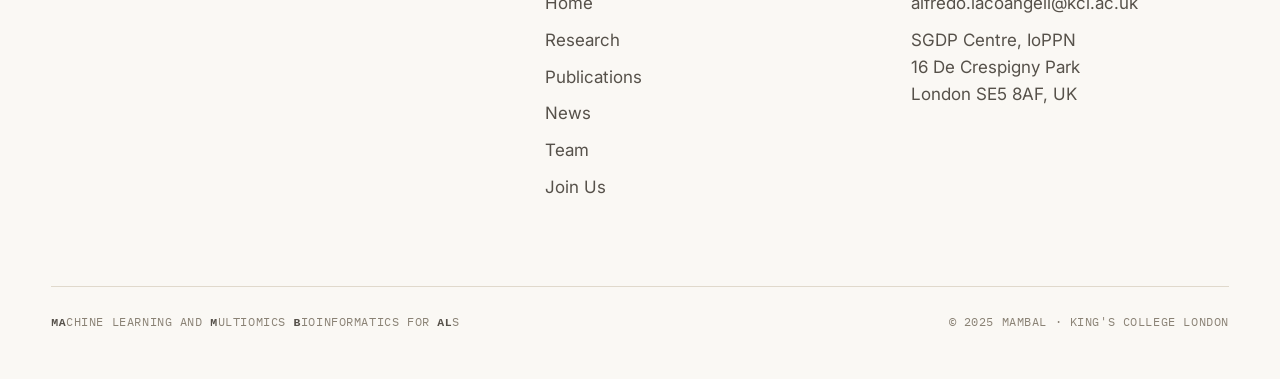
==== commit c7357361: "Add team research profiles, gallery, and site polish. Clickable team members open centered research " ====
--- a/join.html
+++ b/join.html
@@ -102,7 +102,7 @@
       <div class="footer-col"><h5>Navigate</h5><a href="index.html">Home</a><a href="research.html">Research</a><a href="publications.html">Publications</a><a href="news.html">News</a><a href="team.html">Team</a><a href="join.html">Join Us</a></div>
       <div class="footer-col"><h5>Contact</h5><a href="mailto:alfredo.iacoangeli@kcl.ac.uk">alfredo.iacoangeli@kcl.ac.uk</a><p>SGDP Centre, IoPPN<br>16 De Crespigny Park<br>London SE5 8AF, UK</p></div>
     </div>
-    <div class="footer-bottom"><span class="acronym-expansion"><strong>M</strong>achine <strong>L</strong>earning <strong>A</strong>nd <strong>M</strong>ultiomics <strong>B</strong>ioinformatics for <strong>ALS</strong></span><span>© 2025 MAMBAL · King's College London</span></div>
+    <div class="footer-bottom"><span class="acronym-expansion"><strong>MA</strong>chine Learning And <strong>M</strong>ultiomics <strong>B</strong>ioinformatics for <strong>AL</strong>S</span><span>© 2025 MAMBAL · King's College London</span></div>
   </div>
 </footer>
 
--- a/css/styles.css
+++ b/css/styles.css
@@ -359,9 +359,29 @@
 .people-grid {
   display: grid; gap: clamp(1.2rem, 2.5vw, 2rem);
   grid-template-columns: repeat(2, 1fr);
+  align-items: stretch;
 }
 @media (min-width: 720px) { .people-grid { grid-template-columns: repeat(4, 1fr); } }
-.person { display: flex; flex-direction: column; }
+.person { display: flex; flex-direction: column; height: 100%; }
+.person-btn {
+  appearance: none;
+  background: none;
+  border: none;
+  padding: 0;
+  margin: 0;
+  text-align: left;
+  color: inherit;
+  cursor: pointer;
+  width: 100%;
+  font: inherit;
+}
+.person-btn:focus-visible { outline: 2px solid var(--forest); outline-offset: 4px; border-radius: 1px; }
+.person-body {
+  display: flex;
+  flex-direction: column;
+  flex: 1;
+}
+.person-body h4 { flex: 1; }
 .portrait {
   aspect-ratio: 3 / 4;
   position: relative; overflow: hidden;
@@ -393,7 +413,12 @@
 }
 .person:hover .portrait::after { opacity: 0.10; }
 .person h4 { font-family: var(--serif); font-size: 1.75rem; line-height: 1.1; letter-spacing: -0.005em; }
-.person .role { font-family: var(--mono); font-size: 0.85rem; letter-spacing: 0.07em; text-transform: uppercase; color: var(--ink-faint); margin-top: 0.45rem; }
+.person .role {
+  font-family: var(--mono); font-size: 0.85rem; letter-spacing: 0.07em; text-transform: uppercase; color: var(--ink-faint);
+  margin-top: 0.75rem; padding-top: 0.75rem; border-top: 1px solid var(--line);
+}
+.person-btn .portrait { width: 100%; }
+.person-profile-link { cursor: pointer; }
 
 /* PI feature row */
 .pi {
@@ -402,8 +427,9 @@
 }
 @media (min-width: 820px) { .pi { grid-template-columns: 0.7fr 1.3fr; } }
 .pi .portrait { aspect-ratio: 4/5; margin: 0; max-width: 360px; }
+.pi .portrait.person-btn { padding: 0; cursor: pointer; }
 .pi h2 { font-family: var(--serif); font-size: clamp(2.4rem, 5vw, 4rem); line-height: 1.0; letter-spacing: -0.012em; }
-.pi .role { font-family: var(--mono); font-size: 0.78rem; letter-spacing: 0.07em; text-transform: uppercase; color: var(--forest); margin: 1.1rem 0 1.4rem; }
+.pi .role { font-family: var(--mono); font-size: 0.78rem; letter-spacing: 0.07em; text-transform: uppercase; color: var(--forest); margin: 1.1rem 0 1.4rem; border-top: 0; padding-top: 0; }
 .pi p.bio { color: var(--ink-soft); max-width: 52ch; }
 
 /* ============================================================
@@ -493,6 +519,113 @@
 }
 .team-group .gh h2 { font-family: var(--serif); font-size: clamp(1.7rem, 3.4vw, 2.6rem); }
 .team-group .gh .count { font-family: var(--mono); font-size: 0.78rem; color: var(--ink-faint); }
+
+/* Team profile modal */
+.team-modal-overlay {
+  position: fixed;
+  inset: 0;
+  z-index: 200;
+  display: flex;
+  align-items: center;
+  justify-content: center;
+  padding: 1rem;
+  background: rgba(26, 23, 20, 0.45);
+  overflow: auto;
+}
+.team-modal-overlay[hidden] { display: none; }
+.team-modal {
+  width: min(640px, 100%);
+  flex-shrink: 0;
+}
+.team-modal-inner {
+  background: var(--paper);
+  color: var(--ink);
+  box-shadow: 0 24px 80px rgba(26, 23, 20, 0.18);
+  display: flex;
+  flex-direction: column;
+  align-items: center;
+  text-align: center;
+  gap: clamp(1.25rem, 3vw, 2rem);
+  padding: clamp(2rem, 5vw, 3rem);
+  position: relative;
+}
+.team-modal-close {
+  position: absolute; top: 1rem; right: 1rem;
+  width: 2.5rem; height: 2.5rem;
+  border: 1px solid var(--line); background: var(--paper);
+  font-size: 1.5rem; line-height: 1; color: var(--ink-soft);
+  cursor: pointer; transition: color 0.3s var(--ease), border-color 0.3s var(--ease);
+}
+.team-modal-close:hover { color: var(--ink); border-color: var(--ink); }
+.team-modal-portrait {
+  aspect-ratio: 3 / 4;
+  width: min(200px, 55vw);
+  border: 1px solid var(--line);
+  background: var(--paper-2);
+  overflow: hidden;
+  display: grid;
+  place-items: center;
+}
+.team-modal-portrait[hidden] { display: none; }
+.team-modal-portrait img { width: 100%; height: 100%; object-fit: cover; object-position: center top; }
+.team-modal-portrait .initials { font-family: var(--serif); font-size: 3rem; color: var(--ink); opacity: 0.82; }
+.team-modal-body { width: 100%; }
+.team-modal-body .eyebrow { justify-content: center; }
+.team-modal-name {
+  font-family: var(--serif);
+  font-size: clamp(2rem, 4vw, 3rem);
+  line-height: 1.05;
+  letter-spacing: -0.01em;
+  margin-top: 0.5rem;
+}
+.team-modal-role {
+  font-family: var(--mono);
+  font-size: 0.78rem;
+  letter-spacing: 0.07em;
+  text-transform: uppercase;
+  color: var(--forest);
+  margin-top: 0.75rem;
+}
+.team-modal-research {
+  color: var(--ink-soft);
+  max-width: 46ch;
+  margin: 1.4rem auto 0;
+  line-height: 1.65;
+  text-align: center;
+}
+
+/* Lab photo gallery */
+.lab-gallery { padding-top: 0; }
+.photo-grid {
+  display: grid; gap: clamp(1rem, 2.5vw, 1.5rem);
+  grid-template-columns: repeat(2, 1fr);
+}
+@media (min-width: 720px) { .photo-grid { grid-template-columns: repeat(3, 1fr); } }
+.photo-card { margin: 0; }
+.photo-card img,
+.photo-placeholder {
+  aspect-ratio: 4 / 3;
+  width: 100%;
+  object-fit: cover;
+  border: 1px solid var(--line);
+  background: var(--paper-2);
+}
+.photo-placeholder {
+  background:
+    linear-gradient(135deg, var(--paper-3) 25%, transparent 25%) -12px 0 / 24px 24px,
+    linear-gradient(225deg, var(--paper-3) 25%, transparent 25%) -12px 0 / 24px 24px,
+    linear-gradient(315deg, var(--paper-3) 25%, transparent 25%) 0 0 / 24px 24px,
+    linear-gradient(45deg, var(--paper-3) 25%, transparent 25%) 0 0 / 24px 24px,
+    var(--paper-2);
+}
+.photo-card figcaption {
+  font-family: var(--mono);
+  font-size: 0.72rem;
+  letter-spacing: 0.06em;
+  text-transform: uppercase;
+  color: var(--ink-faint);
+  margin-top: 0.65rem;
+}
 
 /* ============================================================
    Join page
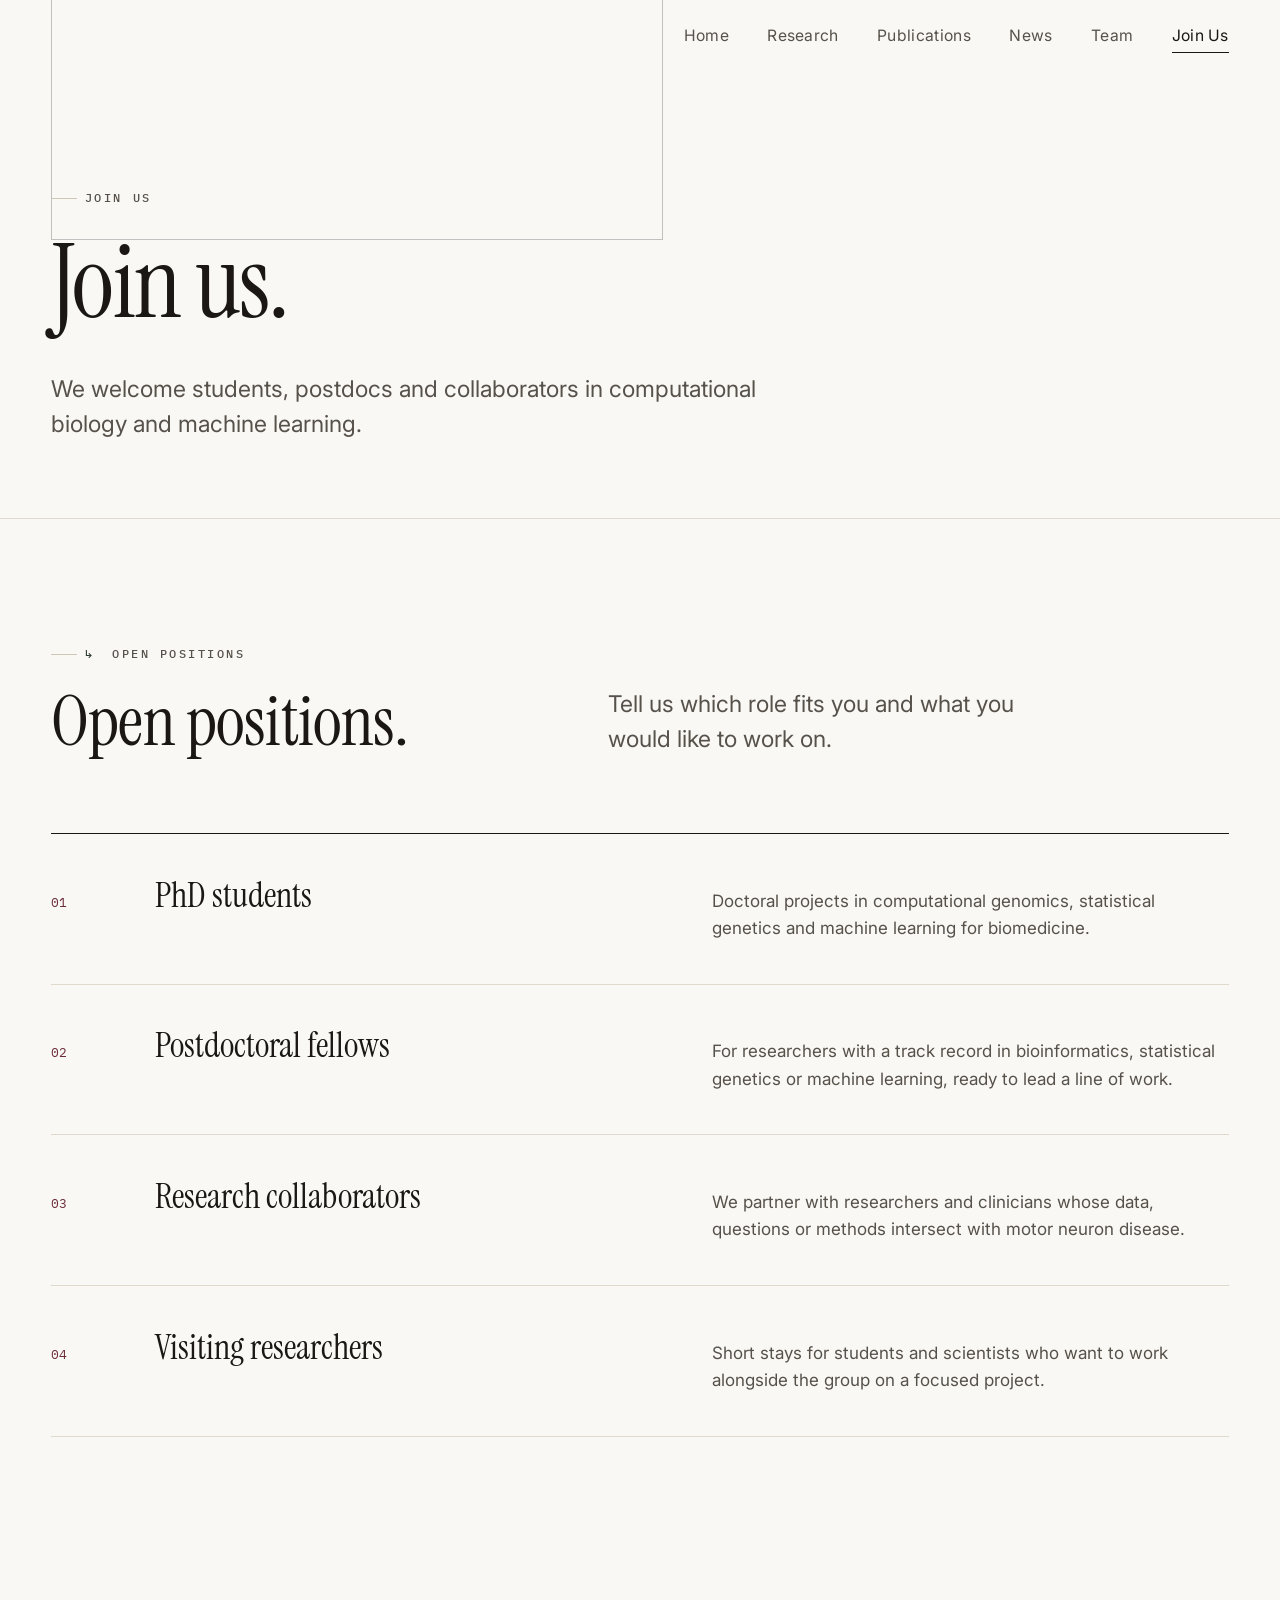
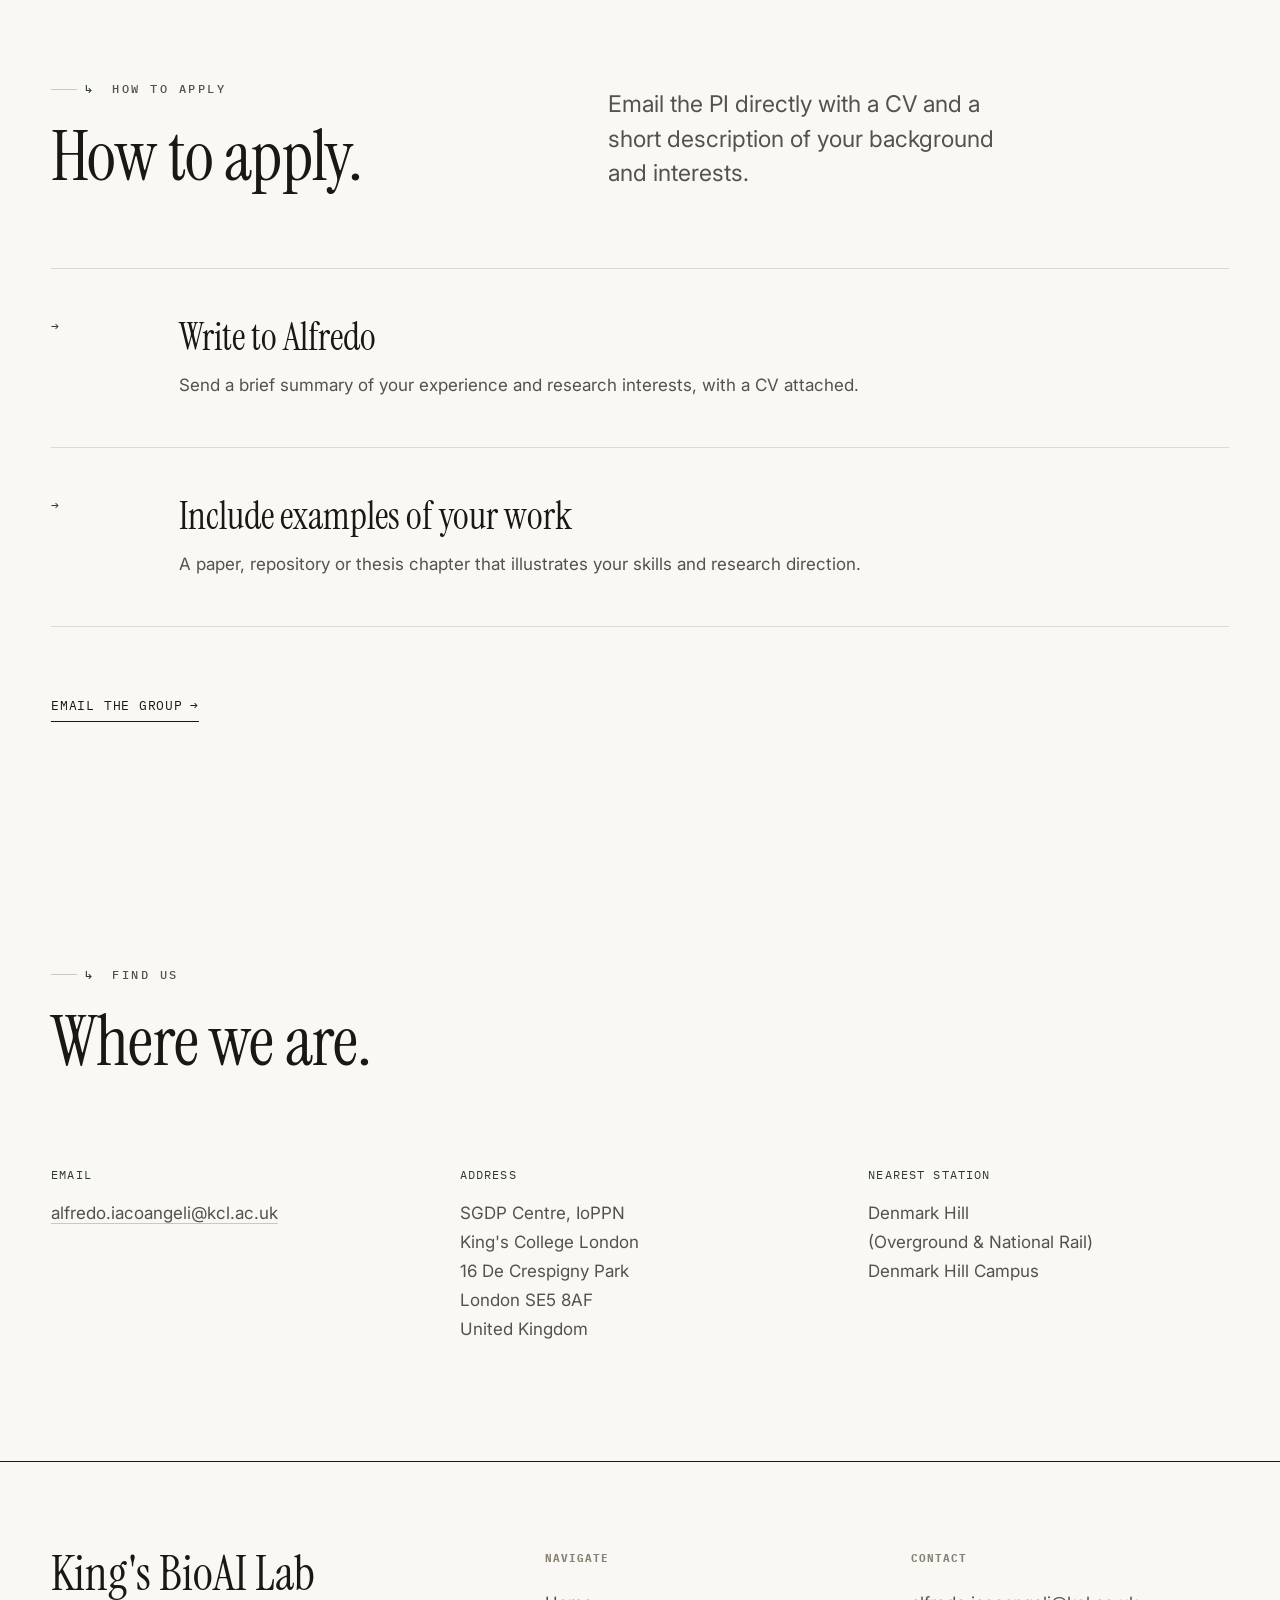
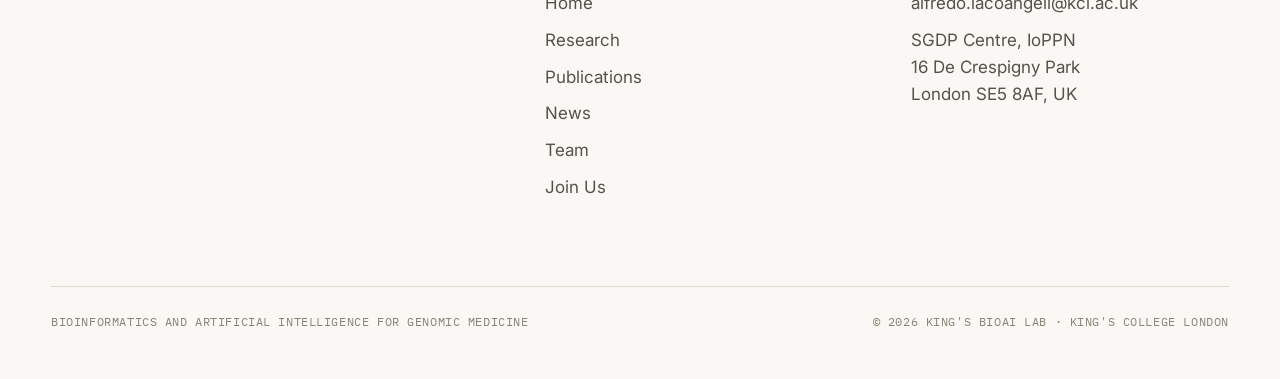
==== commit a2df4839: "Update copyright year to 2026 in footer across multiple pages" ====
--- a/join.html
+++ b/join.html
@@ -3,19 +3,21 @@
 <head>
 <meta charset="UTF-8">
 <meta name="viewport" content="width=device-width, initial-scale=1.0">
-<title>Join Us — MAMBAL</title>
-<meta name="description" content="Open positions and how to reach the MAMBAL group at King's College London.">
+<title>Join Us — King's BioAI Lab</title>
+<meta name="description" content="Open positions and how to reach the King's BioAI Lab group at King's College London.">
 <script>document.documentElement.classList.add("js")</script>
 <link rel="preconnect" href="https://fonts.googleapis.com">
 <link rel="preconnect" href="https://fonts.gstatic.com" crossorigin>
 <link href="https://fonts.googleapis.com/css2?family=IBM+Plex+Mono:wght@400;500&family=Inter:wght@400;500;600&family=Instrument+Serif:ital@0;1&display=swap" rel="stylesheet">
+<link rel="icon" href="img/logo.png" type="image/png">
+<link rel="apple-touch-icon" href="img/logo.png">
 <link rel="stylesheet" href="css/styles.css">
 </head>
 <body>
 
 <header class="site-header">
   <div class="wrap nav-inner">
-    <a class="wordmark" href="index.html">MAMBAL</a>
+    <a class="wordmark" href="index.html" aria-label="King's BioAI Lab home"><img src="img/logo.png" alt="" width="612" height="408"></a>
     <nav class="nav-links" aria-label="Primary">
       <a href="index.html">Home</a>
       <a href="research.html">Research</a>
@@ -24,10 +26,11 @@
       <a href="team.html">Team</a>
       <a href="join.html" aria-current="page">Join Us</a>
     </nav>
-    <button class="nav-toggle" aria-label="Open menu" aria-expanded="false"><span></span><span></span></button>
+    <button class="nav-toggle" aria-label="Open menu" aria-expanded="false"><span></span><span></span><span></span></button>
   </div>
 </header>
 <div class="mobile-menu" id="mobileMenu">
+  <button type="button" class="mobile-menu-close" aria-label="Close menu">Close</button>
   <a href="index.html"><span class="mi">01</span>Home</a>
   <a href="research.html"><span class="mi">02</span>Research</a>
   <a href="publications.html"><span class="mi">03</span>Publications</a>
@@ -69,7 +72,7 @@
       <article class="project reveal"><span class="pnum">→</span><div><h3>Include examples of your work</h3><p>A paper, repository or thesis chapter that illustrates your skills and research direction.</p></div></article>
     </div>
     <div style="margin-top:clamp(2.5rem,5vw,4rem);" class="reveal">
-      <a class="link" href="mailto:alfredo.iacoangeli@kcl.ac.uk?subject=Joining%20MAMBAL">Email the group <span class="arrow">→</span></a>
+      <a class="link" href="mailto:alfredo.iacoangeli@kcl.ac.uk?subject=Joining%20King%27s%20BioAI%20Lab">Email the group <span class="arrow">→</span></a>
     </div>
   </section>
 
@@ -98,11 +101,11 @@
 <footer class="site-footer">
   <div class="wrap">
     <div class="footer-top">
-      <div class="footer-mark">MAMBAL</div>
+      <div class="footer-mark">King's BioAI Lab</div>
       <div class="footer-col"><h5>Navigate</h5><a href="index.html">Home</a><a href="research.html">Research</a><a href="publications.html">Publications</a><a href="news.html">News</a><a href="team.html">Team</a><a href="join.html">Join Us</a></div>
       <div class="footer-col"><h5>Contact</h5><a href="mailto:alfredo.iacoangeli@kcl.ac.uk">alfredo.iacoangeli@kcl.ac.uk</a><p>SGDP Centre, IoPPN<br>16 De Crespigny Park<br>London SE5 8AF, UK</p></div>
     </div>
-    <div class="footer-bottom"><span class="acronym-expansion"><strong>MA</strong>chine Learning And <strong>M</strong>ultiomics <strong>B</strong>ioinformatics for <strong>AL</strong>S</span><span>© 2025 MAMBAL · King's College London</span></div>
+    <div class="footer-bottom"><span class="acronym-expansion">Bioinformatics and Artificial Intelligence for Genomic Medicine</span><span>© 2026 King's BioAI Lab · King's College London</span></div>
   </div>
 </footer>
 
